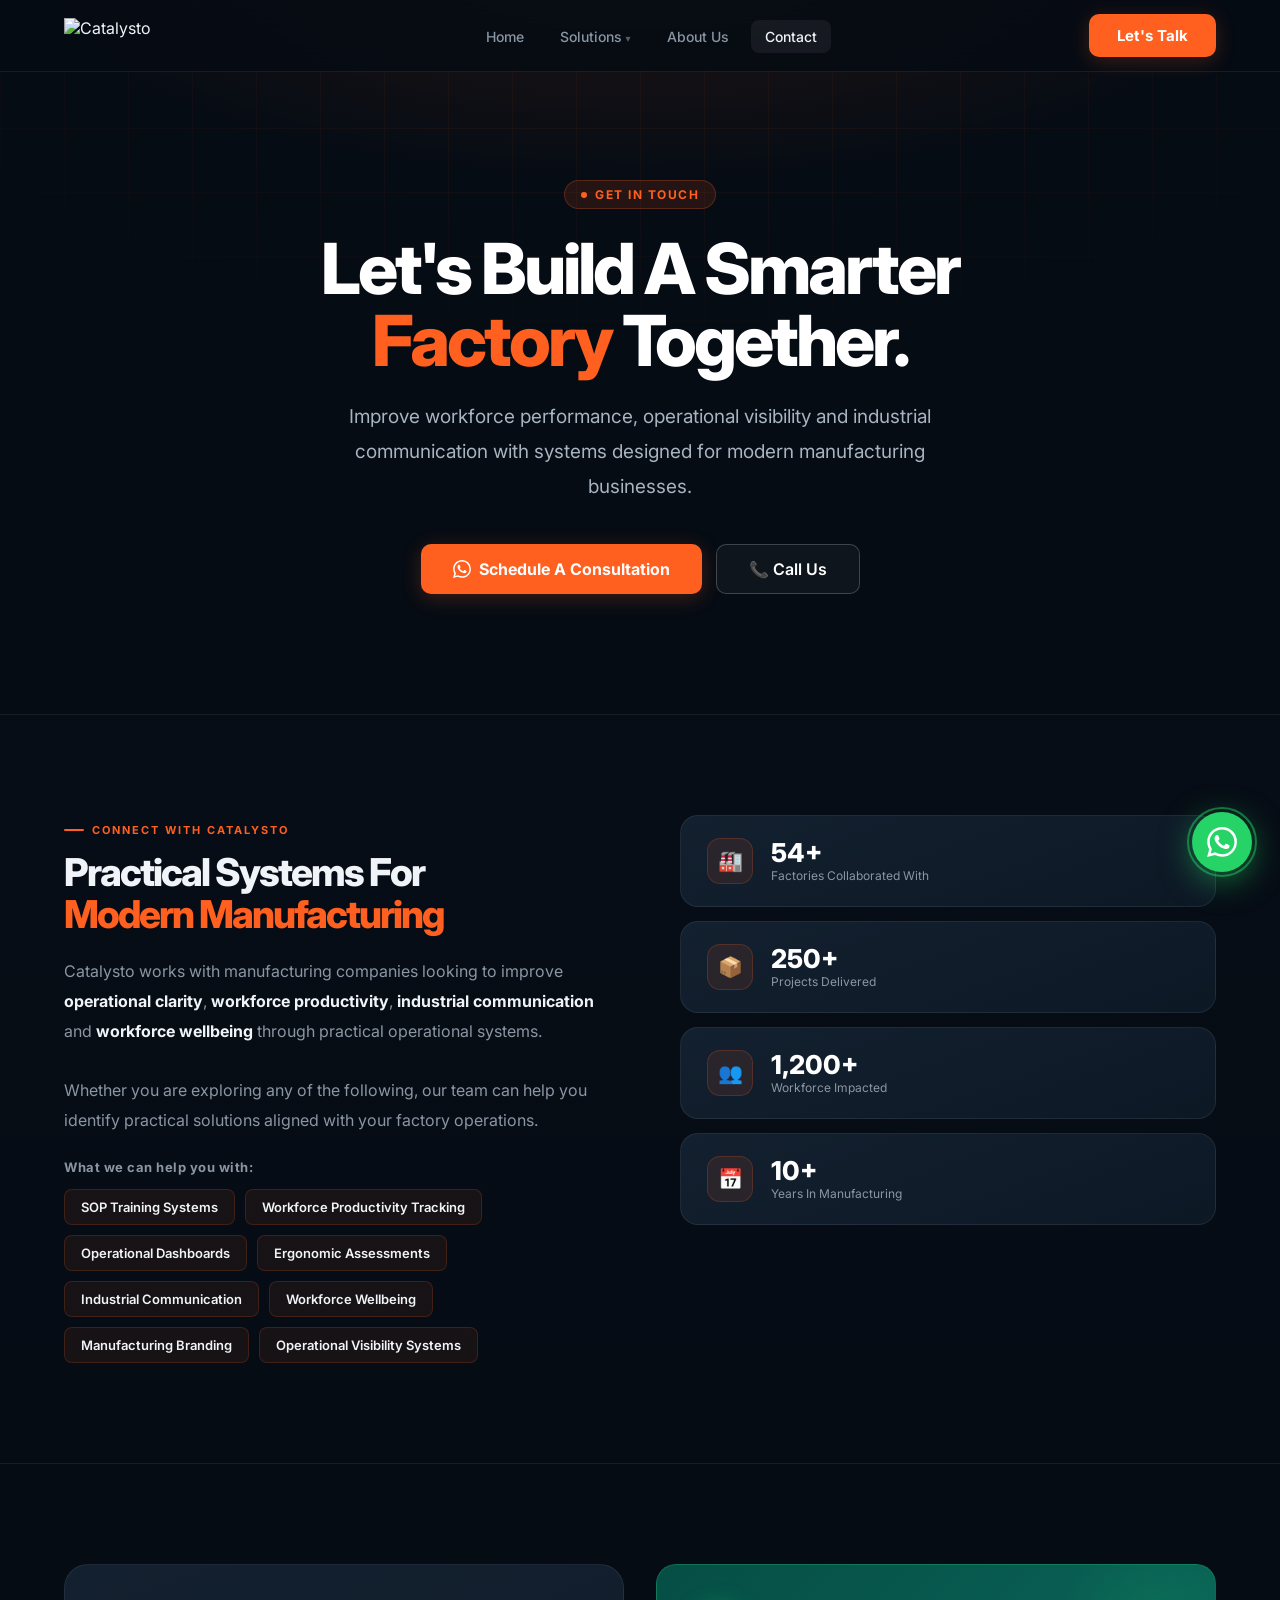
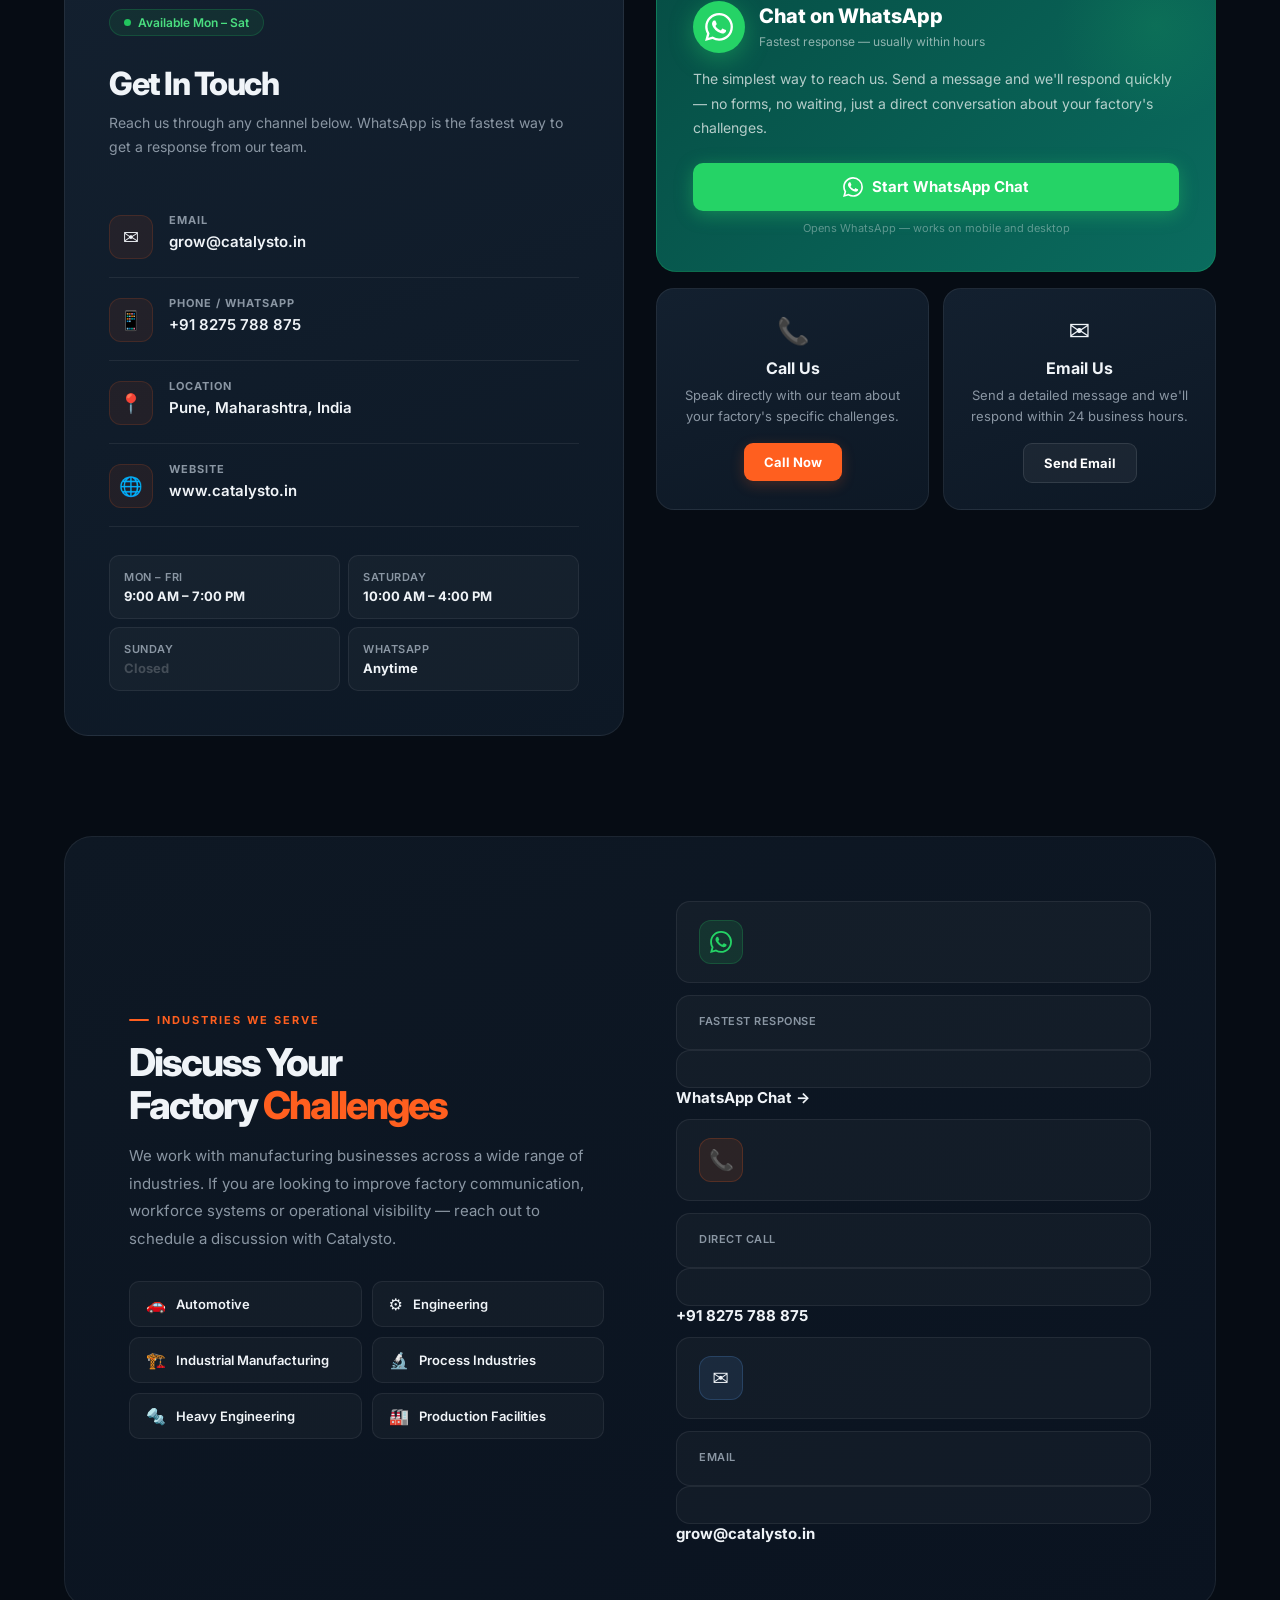
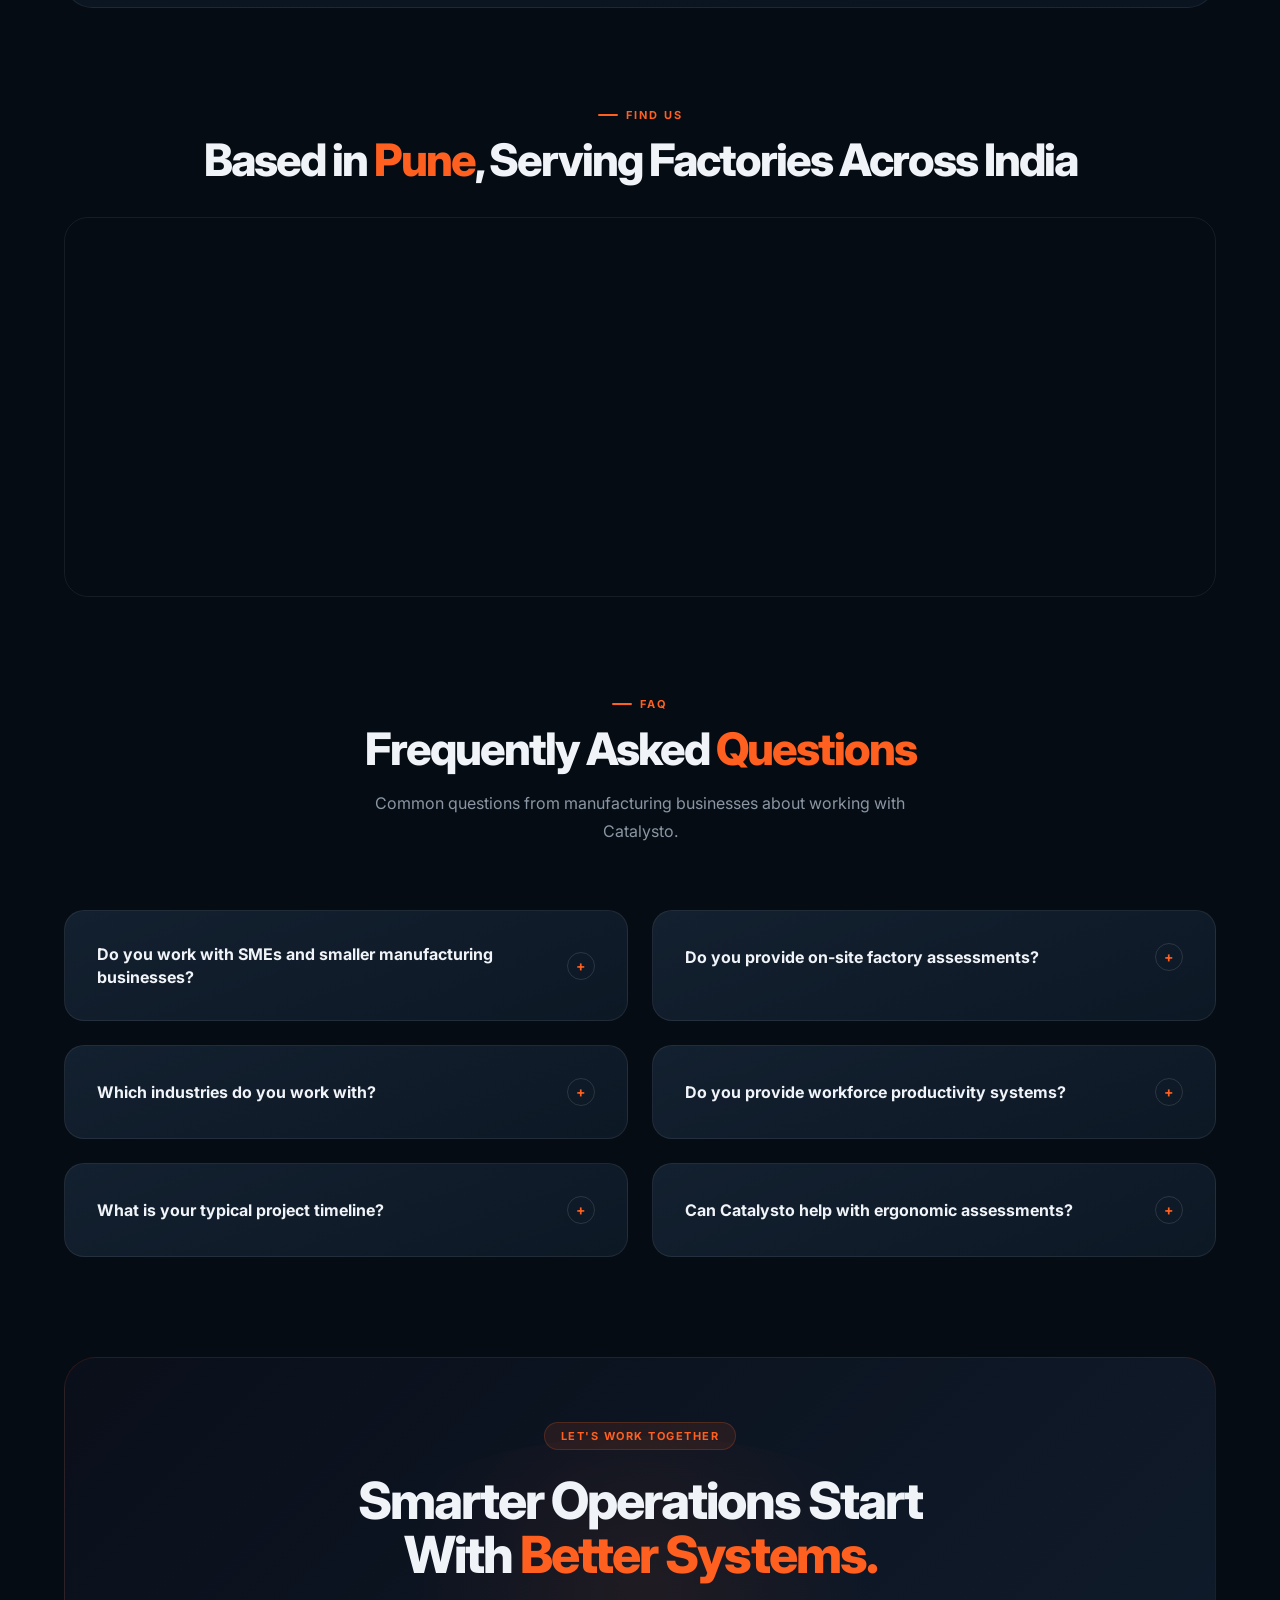
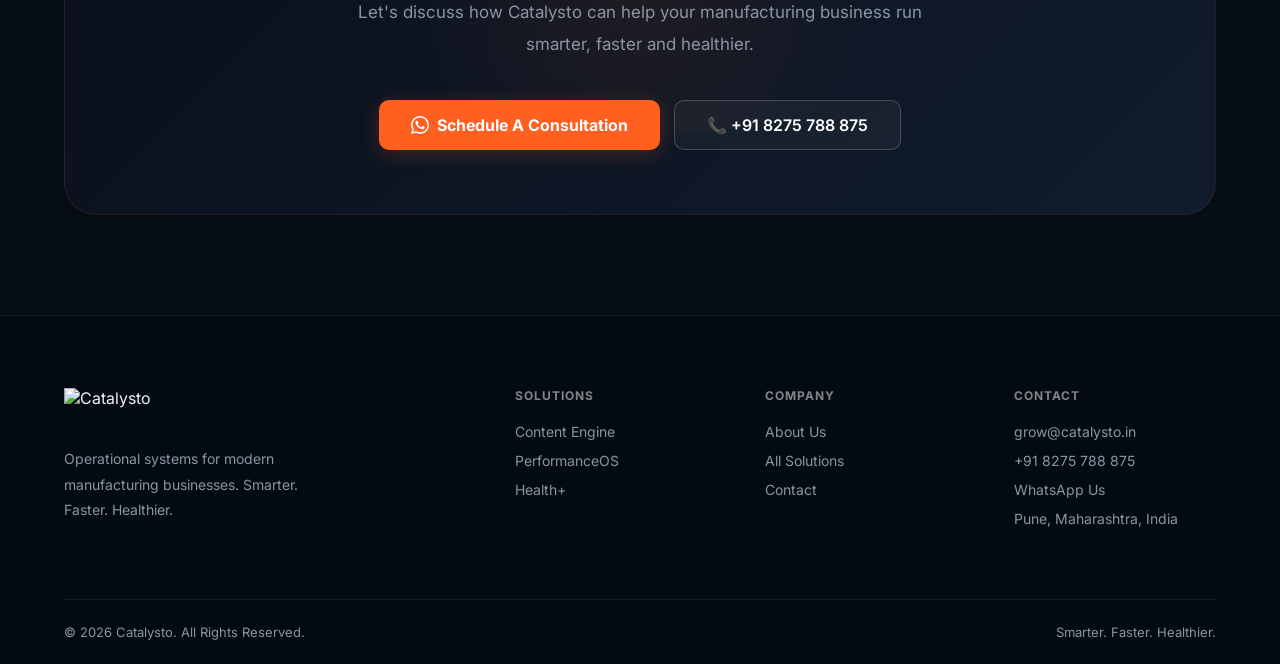
==== contact.html @ ea95d0fa "Add files via upload" ====
<!DOCTYPE html>
<html lang="en">
<head>
<meta charset="UTF-8"/>
<meta name="viewport" content="width=device-width,initial-scale=1.0"/>
<title>Contact Us | Catalysto — Manufacturing Operational Systems, Pune</title>
<meta name="description" content="Contact Catalysto to improve workforce performance, operational visibility and industrial communication systems for modern manufacturing businesses."/>
<meta name="keywords" content="manufacturing consultant Pune, factory operational systems, workforce productivity systems, ergonomic assessment company, industrial communication company, SOP training videos, factory dashboard systems, manufacturing visibility systems, industrial workforce solutions"/>
<meta property="og:title" content="Contact Catalysto | Manufacturing Operational Systems"/>
<meta property="og:description" content="Contact Catalysto to improve workforce performance, operational visibility and industrial communication systems for modern manufacturing businesses."/>
<meta property="og:type" content="website"/>
<link rel="preconnect" href="https://fonts.googleapis.com">
<link rel="preconnect" href="https://fonts.gstatic.com" crossorigin>
<link rel="dns-prefetch" href="https://res.cloudinary.com">
<link rel="stylesheet" href="shared.css">

<!-- Structured Data for local SEO -->
<script type="application/ld+json">
{
  "@context": "https://schema.org",
  "@type": "ProfessionalService",
  "name": "Catalysto",
  "description": "Manufacturing operational systems company helping factories improve workforce performance, operational visibility and industrial communication.",
  "url": "https://www.catalysto.in",
  "telephone": "+918275788875",
  "email": "grow@catalysto.in",
  "address": {
    "@type": "PostalAddress",
    "addressLocality": "Pune",
    "addressRegion": "Maharashtra",
    "addressCountry": "IN"
  },
  "areaServed": "India",
  "serviceType": ["Manufacturing Consulting", "Workforce Performance Systems", "Operational Visibility", "Industrial Communication", "Ergonomic Assessments", "SOP Training Videos"]
}
</script>

<style>
/* ============================================================
   CONTACT PAGE STYLES
============================================================ */

/* ---- HERO ---- */
.contact-hero{
  position:relative;
  padding:180px 0 120px;
  overflow:hidden;
  text-align:center;
}
.hero-bg-grid{
  position:absolute;inset:0;z-index:0;
  background-image:
    linear-gradient(rgba(255,95,31,0.05) 1px, transparent 1px),
    linear-gradient(90deg, rgba(255,95,31,0.05) 1px, transparent 1px);
  background-size:64px 64px;
  mask-image:radial-gradient(ellipse 90% 70% at 50% 0%, black 30%, transparent 80%);
}
.hero-glow{
  position:absolute;inset:0;z-index:0;
  background:radial-gradient(ellipse 80% 55% at 50% -10%, rgba(255,95,31,0.12), transparent 65%);
}
.contact-hero-content{position:relative;z-index:2;max-width:780px;margin:0 auto}
.contact-hero-content h1{
  font-size:clamp(36px,5.5vw,76px);
  font-weight:800;letter-spacing:-3px;line-height:1.02;
  color:#fff;margin-bottom:22px;
}
.contact-hero-content h1 .accent{color:var(--accent)}
.contact-hero-content p{
  font-size:clamp(16px,1.5vw,19px);
  color:#A8B4C0;line-height:1.85;
  max-width:620px;margin:0 auto 40px;
}
.hero-cta-row{display:flex;gap:14px;justify-content:center;flex-wrap:wrap}

/* ---- INTRO SECTION ---- */
.intro-section{
  background:linear-gradient(180deg,#070D16,#060C14);
  border-top:1px solid var(--border);
  border-bottom:1px solid var(--border);
  padding:100px 0;
}
.intro-inner{
  display:grid;
  grid-template-columns:1fr 1fr;
  gap:80px;
  align-items:start;
}
.intro-text h2{
  font-size:clamp(28px,3vw,46px);
  font-weight:800;letter-spacing:-2px;line-height:1.1;
  margin-bottom:20px;
}
.intro-text h2 .accent{color:var(--accent)}
.intro-text>p{font-size:16px;color:var(--muted);line-height:1.9;margin-bottom:28px}
.intro-text strong{color:var(--text)}
.explore-label{font-size:13px;font-weight:700;color:var(--muted);letter-spacing:0.5px;margin-bottom:14px}
.service-tags{display:flex;flex-wrap:wrap;gap:10px}
.service-tag{
  background:rgba(255,95,31,0.07);
  border:1px solid rgba(255,95,31,0.18);
  border-radius:8px;padding:9px 16px;
  font-size:13px;font-weight:600;color:var(--text);
  transition:background 0.25s,border-color 0.25s,transform 0.25s;
  cursor:default;
}
.service-tag:hover{background:rgba(255,95,31,0.14);border-color:rgba(255,95,31,0.4);transform:translateY(-2px)}
.intro-visual{display:flex;flex-direction:column;gap:14px}
.intro-stat-card{
  background:linear-gradient(160deg,#13202F,#0D1825);
  border:1px solid var(--border);border-radius:18px;
  padding:22px 26px;display:flex;align-items:center;gap:18px;
  transition:border-color 0.3s,transform 0.3s;
}
.intro-stat-card:hover{border-color:rgba(255,95,31,0.3);transform:translateX(4px)}
.isc-icon{width:46px;height:46px;border-radius:13px;flex-shrink:0;background:rgba(255,95,31,0.1);border:1px solid rgba(255,95,31,0.2);display:flex;align-items:center;justify-content:center;font-size:20px}
.isc-text{}
.isc-val{font-size:26px;font-weight:800;color:#fff;line-height:1;margin-bottom:2px}
.isc-lbl{font-size:12px;color:var(--muted)}

/* ---- CONTACT INFO STRIP ---- */
.contact-info-section{padding:100px 0}
.contact-info-grid{
  display:grid;
  grid-template-columns:1fr 1fr;
  gap:32px;
  align-items:start;
}
.info-panel{
  background:linear-gradient(160deg,#13202F,#0D1825);
  border:1px solid var(--border);
  border-radius:24px;padding:44px;
  position:sticky;top:100px;
}
.info-panel h2{font-size:clamp(24px,2.5vw,36px);font-weight:800;letter-spacing:-1.5px;margin-bottom:8px}
.info-panel>.sub{font-size:14px;color:var(--muted);line-height:1.7;margin-bottom:36px}
.avail-badge{display:inline-flex;align-items:center;gap:7px;background:rgba(34,197,94,0.1);border:1px solid rgba(34,197,94,0.2);border-radius:100px;padding:5px 14px;font-size:12px;font-weight:600;color:#4ade80;margin-bottom:28px}
.avail-dot{width:7px;height:7px;border-radius:50%;background:#22c55e;animation:pulse 2s infinite}
.info-item{display:flex;align-items:flex-start;gap:16px;padding:18px 0;border-bottom:1px solid var(--border)}
.info-item:last-of-type{border-bottom:none;margin-bottom:0}
.info-item-icon{width:44px;height:44px;border-radius:12px;flex-shrink:0;background:rgba(255,95,31,0.08);border:1px solid rgba(255,95,31,0.15);display:flex;align-items:center;justify-content:center;font-size:19px;margin-top:2px}
.info-lbl{font-size:11px;font-weight:700;letter-spacing:1px;text-transform:uppercase;color:var(--muted);margin-bottom:4px}
.info-val{font-size:15px;font-weight:600;color:var(--text);line-height:1.45}
.info-val a{color:var(--text);transition:color 0.2s}
.info-val a:hover{color:var(--accent)}
.hours-grid{display:grid;grid-template-columns:1fr 1fr;gap:8px;margin-top:28px}
.hours-item{background:rgba(255,255,255,0.03);border:1px solid var(--border);border-radius:10px;padding:14px}
.hours-day{font-size:11px;color:var(--muted);font-weight:600;text-transform:uppercase;letter-spacing:0.5px;margin-bottom:4px}
.hours-time{font-size:13px;font-weight:700;color:var(--text)}
.hours-time.closed{color:rgba(255,255,255,0.2)}

/* action cards */
.action-stack{display:flex;flex-direction:column;gap:16px}
/* WhatsApp hero */
.wa-card{
  background:linear-gradient(135deg,#064E45,#0A6B5E);
  border:1px solid rgba(37,211,102,0.22);
  border-radius:20px;padding:36px;
  position:relative;overflow:hidden;
  transition:transform 0.3s,box-shadow 0.3s;
}
.wa-card:hover{transform:translateY(-4px);box-shadow:0 20px 50px rgba(18,140,126,0.3)}
.wa-card::before{content:'';position:absolute;right:-40px;top:-40px;width:200px;height:200px;border-radius:50%;background:radial-gradient(circle,rgba(37,211,102,0.12),transparent 70%);pointer-events:none}
.wa-header{display:flex;align-items:center;gap:14px;margin-bottom:14px}
.wa-icon-wrap{width:52px;height:52px;border-radius:50%;background:#25D366;display:flex;align-items:center;justify-content:center;flex-shrink:0;box-shadow:0 6px 24px rgba(37,211,102,0.4)}
.wa-icon-wrap svg{width:28px;height:28px}
.wa-header-text h3{font-size:20px;font-weight:800;color:#fff;margin-bottom:2px}
.wa-header-text span{font-size:12px;color:rgba(255,255,255,0.55)}
.wa-card p{font-size:14px;color:rgba(255,255,255,0.7);line-height:1.75;margin-bottom:22px}
.wa-btn{
  display:inline-flex;align-items:center;gap:9px;
  background:#25D366;color:#fff;
  padding:14px 28px;border-radius:10px;
  font-weight:700;font-size:15px;
  box-shadow:0 4px 18px rgba(37,211,102,0.4);
  transition:transform 0.2s,box-shadow 0.2s,background 0.2s;
  width:100%;justify-content:center;
}
.wa-btn:hover{transform:translateY(-2px);box-shadow:0 8px 28px rgba(37,211,102,0.6);background:#22c55e}
.wa-btn svg{width:20px;height:20px;flex-shrink:0}
.wa-note{margin-top:10px;font-size:11px;color:rgba(255,255,255,0.35);text-align:center}
/* Call / Email */
.contact-row{display:grid;grid-template-columns:1fr 1fr;gap:14px}
.cta-card{background:linear-gradient(160deg,#13202F,#0D1825);border:1px solid var(--border);border-radius:18px;padding:26px;text-align:center;transition:transform 0.3s,border-color 0.3s}
.cta-card:hover{transform:translateY(-4px);border-color:rgba(255,95,31,0.3)}
.cta-card-icon{font-size:26px;margin-bottom:12px}
.cta-card h4{font-size:16px;font-weight:700;margin-bottom:7px}
.cta-card p{font-size:13px;color:var(--muted);line-height:1.6;margin-bottom:16px}
.cta-card-btn{display:inline-flex;align-items:center;justify-content:center;gap:6px;background:var(--accent);color:#fff;padding:11px 20px;border-radius:9px;font-size:13px;font-weight:700;transition:transform 0.2s,box-shadow 0.2s;box-shadow:0 4px 14px var(--accent-glow)}
.cta-card-btn:hover{transform:translateY(-2px);box-shadow:0 7px 20px var(--accent-glow)}
.cta-card-btn.ghost{background:rgba(255,255,255,0.05);border:1px solid rgba(255,255,255,0.1);box-shadow:none}
.cta-card-btn.ghost:hover{background:rgba(255,255,255,0.1)}

/* ---- INDUSTRIES ---- */
.industries-section{padding:0 0 100px}
.industries-panel{
  background:linear-gradient(160deg,#0E1824,#0A1320);
  border:1px solid var(--border);
  border-radius:28px;
  padding:clamp(36px,5vw,72px);
  display:grid;
  grid-template-columns:1fr 1fr;
  gap:72px;
  align-items:center;
}
.ind-text h2{font-size:clamp(26px,3vw,44px);font-weight:800;letter-spacing:-2px;line-height:1.1;margin-bottom:16px}
.ind-text h2 .accent{color:var(--accent)}
.ind-text p{font-size:15px;color:var(--muted);line-height:1.85;margin-bottom:28px}
.ind-grid{display:grid;grid-template-columns:1fr 1fr;gap:10px}
.ind-item{
  background:rgba(255,255,255,0.03);border:1px solid var(--border);
  border-radius:10px;padding:12px 16px;
  display:flex;align-items:center;gap:10px;
  font-size:13px;font-weight:600;color:var(--text);
  transition:border-color 0.25s,background 0.25s,transform 0.25s;
}
.ind-item:hover{border-color:rgba(255,95,31,0.3);background:rgba(255,95,31,0.05);transform:translateX(3px)}
.ind-item span{font-size:16px}
.ind-actions{display:flex;flex-direction:column;gap:12px}
.ind-action{
  display:flex;align-items:center;gap:16px;
  background:rgba(255,255,255,0.03);border:1px solid var(--border);
  border-radius:14px;padding:18px 22px;
  transition:border-color 0.3s,background 0.3s,transform 0.3s;
}
.ind-action:hover{border-color:rgba(255,95,31,0.3);background:rgba(255,95,31,0.04);transform:translateX(4px)}
.ind-action-icon{width:44px;height:44px;border-radius:12px;flex-shrink:0;display:flex;align-items:center;justify-content:center;font-size:20px}
.ind-action-icon.wa{background:rgba(37,211,102,0.12);border:1px solid rgba(37,211,102,0.2)}
.ind-action-icon.ph{background:rgba(255,95,31,0.1);border:1px solid rgba(255,95,31,0.2)}
.ind-action-icon.em{background:rgba(96,165,250,0.1);border:1px solid rgba(96,165,250,0.2)}
.ind-action-lbl{font-size:11px;color:var(--muted);font-weight:600;letter-spacing:0.5px;text-transform:uppercase;margin-bottom:3px}
.ind-action-val{font-size:15px;font-weight:700;color:var(--text)}
.ind-action-val a{color:var(--text);transition:color 0.2s}
.ind-action-val a:hover{color:var(--accent)}

/* ---- FAQ ---- */
.faq-section{padding:0 0 100px}
.faq-grid{display:grid;grid-template-columns:1fr 1fr;gap:24px;margin-top:56px}
.faq-item{
  background:linear-gradient(160deg,#13202F,#0D1825);
  border:1px solid var(--border);border-radius:20px;padding:32px;
  transition:border-color 0.3s,transform 0.3s;
  cursor:pointer;
}
.faq-item:hover{border-color:rgba(255,95,31,0.25);transform:translateY(-3px)}
.faq-item.open{border-color:rgba(255,95,31,0.3)}
.faq-q{
  display:flex;align-items:center;justify-content:space-between;gap:16px;
  font-size:16px;font-weight:700;color:var(--text);line-height:1.4;
}
.faq-icon{
  width:28px;height:28px;border-radius:50%;border:1.5px solid rgba(255,255,255,0.12);
  display:flex;align-items:center;justify-content:center;
  flex-shrink:0;font-size:14px;color:var(--accent);
  transition:transform 0.3s,background 0.3s;
}
.faq-item.open .faq-icon{transform:rotate(45deg);background:rgba(255,95,31,0.1)}
.faq-a{
  display:none;font-size:14px;color:var(--muted);
  line-height:1.8;margin-top:16px;
  padding-top:16px;border-top:1px solid var(--border);
}
.faq-item.open .faq-a{display:block}

/* ---- MAP ---- */
.map-section{padding:0 0 100px}
.map-wrap{
  border-radius:24px;overflow:hidden;
  border:1px solid var(--border);
  height:380px;
  position:relative;
}
.map-wrap iframe{width:100%;height:100%;border:0;filter:grayscale(20%) invert(0)}

/* ---- CTA BANNER ---- */
.cta-banner{
  background:linear-gradient(135deg,#0A0F1A,#101C2C);
  border:1px solid rgba(255,95,31,0.12);border-radius:32px;
  padding:clamp(40px,5vw,80px);
  text-align:center;position:relative;overflow:hidden;
}
.cta-banner::before{content:'';position:absolute;left:50%;top:50%;transform:translate(-50%,-50%);width:600px;height:300px;border-radius:50%;background:radial-gradient(circle,rgba(255,95,31,0.08),transparent 70%);pointer-events:none}
.cta-banner-eyebrow{display:inline-flex;align-items:center;gap:7px;background:rgba(255,95,31,0.1);border:1px solid rgba(255,95,31,0.2);border-radius:100px;padding:6px 16px;font-size:11px;font-weight:700;letter-spacing:1.5px;text-transform:uppercase;color:var(--accent);margin-bottom:24px}
.cta-banner h2{font-size:clamp(30px,4vw,58px);font-weight:800;letter-spacing:-2px;line-height:1.05;max-width:760px;margin:0 auto 16px;position:relative;z-index:1}
.cta-banner h2 .accent{color:var(--accent)}
.cta-banner p{font-size:17px;color:var(--muted);max-width:580px;margin:0 auto 40px;line-height:1.85;position:relative;z-index:1}
.cta-banner-btns{display:flex;gap:14px;justify-content:center;flex-wrap:wrap;position:relative;z-index:1}

/* ---- FLOATING WHATSAPP (all pages) ---- */
.float-wa{
  position:fixed;bottom:28px;right:28px;z-index:900;
  width:60px;height:60px;border-radius:50%;
  background:#25D366;
  display:flex;align-items:center;justify-content:center;
  box-shadow:0 8px 32px rgba(37,211,102,0.5);
  transition:transform 0.25s,box-shadow 0.25s;
  animation:floatIn 0.6s ease 1s both;
}
.float-wa:hover{transform:scale(1.12);box-shadow:0 12px 44px rgba(37,211,102,0.7)}
.float-wa svg{width:30px;height:30px}
.float-wa-ring{position:absolute;inset:-5px;border-radius:50%;border:2px solid rgba(37,211,102,0.35);animation:waPulse 2.2s ease-out infinite}
.float-wa-ring2{position:absolute;inset:-5px;border-radius:50%;border:2px solid rgba(37,211,102,0.2);animation:waPulse 2.2s ease-out 0.7s infinite}
@keyframes floatIn{from{opacity:0;transform:scale(0.4) translateY(24px)}to{opacity:1;transform:scale(1) translateY(0)}}
@keyframes waPulse{0%{transform:scale(1);opacity:1}100%{transform:scale(1.65);opacity:0}}

/* ---- RESPONSIVE ---- */
@media(max-width:1100px){
  .intro-inner,.contact-info-grid,.industries-panel{grid-template-columns:1fr;gap:44px}
  .info-panel{position:static}
  .faq-grid{grid-template-columns:1fr}
}
@media(max-width:640px){
  .contact-row{grid-template-columns:1fr}
  .ind-grid{grid-template-columns:1fr}
  .hours-grid{grid-template-columns:1fr 1fr}
  .hero-cta-row{flex-direction:column;align-items:center}
  .float-wa{bottom:18px;right:18px;width:54px;height:54px}
}
</style>
</head>
<body>

<!-- NAVBAR -->
<nav class="navbar">
  <div class="container nav-inner">
    <a href="index.html" class="nav-logo">
      <img src="https://res.cloudinary.com/decyo8uhe/image/upload/w_300,f_auto,q_auto:good/v1778503889/Catalysto_Logo_Final_horizontal_cropped_hbf93r.png" alt="Catalysto" width="150" height="36">
    </a>
    <ul class="nav-links">
      <li><a href="index.html">Home</a></li>
      <li class="nav-dropdown"><a href="solutions.html">Solutions</a>
        <div class="dropdown-menu">
          <a href="content-engine.html"><span>🎬</span> Content Engine</a>
          <a href="performanceos.html"><span>🏭</span> PerformanceOS</a>
          <a href="health-plus.html"><span>💚</span> Health+</a>
        </div>
      </li>
      <li><a href="about.html">About Us</a></li>
      <li><a href="contact.html" class="active">Contact</a></li>
    </ul>
    <div class="nav-cta"><a href="contact.html" class="btn-primary">Let's Talk</a></div>
    <button class="hamburger" id="hamburger" aria-label="Menu"><span></span><span></span><span></span></button>
  </div>
</nav>
<div class="mobile-menu" id="mobileMenu">
  <a href="index.html">Home</a>
  <div class="mob-sub">Solutions</div>
  <a href="solutions.html" style="padding-left:28px">All Solutions</a>
  <a href="content-engine.html" style="padding-left:28px">🎬 Content Engine</a>
  <a href="performanceos.html" style="padding-left:28px">🏭 PerformanceOS</a>
  <a href="health-plus.html" style="padding-left:28px">💚 Health+</a>
  <div class="mob-divider"></div>
  <a href="about.html">About Us</a>
  <a href="contact.html">Contact</a>
  <a href="contact.html" class="btn-primary" style="margin-top:12px;justify-content:center">Let's Talk</a>
</div>

<!-- ============================================================
     HERO
============================================================ -->
<div class="contact-hero">
  <div class="hero-bg-grid"></div>
  <div class="hero-glow"></div>
  <div class="container">
    <div class="contact-hero-content">
      <div class="hero-eyebrow" style="margin:0 auto 24px"><span class="dot"></span>Get In Touch</div>
      <h1>Let's Build A Smarter<br><span class="accent">Factory</span> Together.</h1>
      <p>Improve workforce performance, operational visibility and industrial communication with systems designed for modern manufacturing businesses.</p>
      <div class="hero-cta-row">
        <a href="https://api.whatsapp.com/send?phone=918275788875&text=Hi%20Catalysto%2C%20I%20would%20like%20to%20schedule%20a%20consultation%20to%20discuss%20how%20you%20can%20help%20my%20manufacturing%20business." target="_blank" rel="noopener noreferrer" class="btn-primary" style="font-size:16px;padding:16px 32px">
          <svg width="18" height="18" viewBox="0 0 24 24" fill="currentColor"><path d="M17.472 14.382c-.297-.149-1.758-.867-2.03-.967-.273-.099-.471-.148-.67.15-.197.297-.767.966-.94 1.164-.173.199-.347.223-.644.075-.297-.15-1.255-.463-2.39-1.475-.883-.788-1.48-1.761-1.653-2.059-.173-.297-.018-.458.13-.606.134-.133.298-.347.446-.52.149-.174.198-.298.298-.497.099-.198.05-.371-.025-.52-.075-.149-.669-1.612-.916-2.207-.242-.579-.487-.5-.669-.51-.173-.008-.371-.01-.57-.01-.198 0-.52.074-.792.372-.272.297-1.04 1.016-1.04 2.479 0 1.462 1.065 2.875 1.213 3.074.149.198 2.096 3.2 5.077 4.487.709.306 1.262.489 1.694.625.712.227 1.36.195 1.871.118.571-.085 1.758-.719 2.006-1.413.248-.694.248-1.289.173-1.413-.074-.124-.272-.198-.57-.347m-5.421 7.403h-.004a9.87 9.87 0 01-5.031-1.378l-.361-.214-3.741.982.998-3.648-.235-.374a9.86 9.86 0 01-1.51-5.26c.001-5.45 4.436-9.884 9.888-9.884 2.64 0 5.122 1.03 6.988 2.898a9.825 9.825 0 012.893 6.994c-.003 5.45-4.437 9.884-9.885 9.884m8.413-18.297A11.815 11.815 0 0012.05 0C5.495 0 .16 5.335.157 11.892c0 2.096.547 4.142 1.588 5.945L.057 24l6.305-1.654a11.882 11.882 0 005.683 1.448h.005c6.554 0 11.89-5.335 11.893-11.893a11.821 11.821 0 00-3.48-8.413z"/></svg>
          Schedule A Consultation
        </a>
        <a href="tel:+918275788875" class="btn-secondary" style="font-size:16px;padding:16px 32px">📞 Call Us</a>
      </div>
    </div>
  </div>
</div>

<!-- ============================================================
     INTRO / SEO SECTION
============================================================ -->
<div class="intro-section">
  <div class="container">
    <div class="intro-inner">
      <div class="intro-text reveal-left">
        <div class="section-label">Connect With Catalysto</div>
        <h2>Practical Systems For<br><span class="accent">Modern Manufacturing</span></h2>
        <p>Catalysto works with manufacturing companies looking to improve <strong>operational clarity</strong>, <strong>workforce productivity</strong>, <strong>industrial communication</strong> and <strong>workforce wellbeing</strong> through practical operational systems.</p>
        <p style="margin-bottom:24px">Whether you are exploring any of the following, our team can help you identify practical solutions aligned with your factory operations.</p>
        <div class="explore-label">What we can help you with:</div>
        <div class="service-tags">
          <span class="service-tag">SOP Training Systems</span>
          <span class="service-tag">Workforce Productivity Tracking</span>
          <span class="service-tag">Operational Dashboards</span>
          <span class="service-tag">Ergonomic Assessments</span>
          <span class="service-tag">Industrial Communication</span>
          <span class="service-tag">Workforce Wellbeing</span>
          <span class="service-tag">Manufacturing Branding</span>
          <span class="service-tag">Operational Visibility Systems</span>
        </div>
      </div>
      <div class="intro-visual reveal-right">
        <div class="intro-stat-card">
          <div class="isc-icon">🏭</div>
          <div class="isc-text"><div class="isc-val">54+</div><div class="isc-lbl">Factories Collaborated With</div></div>
        </div>
        <div class="intro-stat-card">
          <div class="isc-icon">📦</div>
          <div class="isc-text"><div class="isc-val">250+</div><div class="isc-lbl">Projects Delivered</div></div>
        </div>
        <div class="intro-stat-card">
          <div class="isc-icon">👥</div>
          <div class="isc-text"><div class="isc-val">1,200+</div><div class="isc-lbl">Workforce Impacted</div></div>
        </div>
        <div class="intro-stat-card">
          <div class="isc-icon">📅</div>
          <div class="isc-text"><div class="isc-val">10+</div><div class="isc-lbl">Years In Manufacturing</div></div>
        </div>
      </div>
    </div>
  </div>
</div>

<!-- ============================================================
     CONTACT INFO + ACTION CARDS
============================================================ -->
<section class="contact-info-section">
  <div class="container">
    <div class="contact-info-grid">

      <!-- Info Panel -->
      <div class="info-panel reveal-left">
        <div class="avail-badge"><span class="avail-dot"></span>Available Mon – Sat</div>
        <h2>Get In Touch</h2>
        <p class="sub">Reach us through any channel below. WhatsApp is the fastest way to get a response from our team.</p>

        <div class="info-item">
          <div class="info-item-icon">✉️</div>
          <div><div class="info-lbl">Email</div><div class="info-val"><a href="mailto:grow@catalysto.in">grow@catalysto.in</a></div></div>
        </div>
        <div class="info-item">
          <div class="info-item-icon">📱</div>
          <div><div class="info-lbl">Phone / WhatsApp</div><div class="info-val"><a href="tel:+918275788875">+91 8275 788 875</a></div></div>
        </div>
        <div class="info-item">
          <div class="info-item-icon">📍</div>
          <div><div class="info-lbl">Location</div><div class="info-val">Pune, Maharashtra, India</div></div>
        </div>
        <div class="info-item">
          <div class="info-item-icon">🌐</div>
          <div><div class="info-lbl">Website</div><div class="info-val"><a href="https://www.catalysto.in" target="_blank" rel="noopener">www.catalysto.in</a></div></div>
        </div>

        <div class="hours-grid">
          <div class="hours-item"><div class="hours-day">Mon – Fri</div><div class="hours-time">9:00 AM – 7:00 PM</div></div>
          <div class="hours-item"><div class="hours-day">Saturday</div><div class="hours-time">10:00 AM – 4:00 PM</div></div>
          <div class="hours-item"><div class="hours-day">Sunday</div><div class="hours-time closed">Closed</div></div>
          <div class="hours-item"><div class="hours-day">WhatsApp</div><div class="hours-time">Anytime</div></div>
        </div>
      </div>

      <!-- Action Cards Stack -->
      <div class="action-stack reveal-right">

        <!-- WhatsApp hero card -->
        <div class="wa-card">
          <div class="wa-header">
            <div class="wa-icon-wrap">
              <svg viewBox="0 0 24 24" fill="#fff"><path d="M17.472 14.382c-.297-.149-1.758-.867-2.03-.967-.273-.099-.471-.148-.67.15-.197.297-.767.966-.94 1.164-.173.199-.347.223-.644.075-.297-.15-1.255-.463-2.39-1.475-.883-.788-1.48-1.761-1.653-2.059-.173-.297-.018-.458.13-.606.134-.133.298-.347.446-.52.149-.174.198-.298.298-.497.099-.198.05-.371-.025-.52-.075-.149-.669-1.612-.916-2.207-.242-.579-.487-.5-.669-.51-.173-.008-.371-.01-.57-.01-.198 0-.52.074-.792.372-.272.297-1.04 1.016-1.04 2.479 0 1.462 1.065 2.875 1.213 3.074.149.198 2.096 3.2 5.077 4.487.709.306 1.262.489 1.694.625.712.227 1.36.195 1.871.118.571-.085 1.758-.719 2.006-1.413.248-.694.248-1.289.173-1.413-.074-.124-.272-.198-.57-.347m-5.421 7.403h-.004a9.87 9.87 0 01-5.031-1.378l-.361-.214-3.741.982.998-3.648-.235-.374a9.86 9.86 0 01-1.51-5.26c.001-5.45 4.436-9.884 9.888-9.884 2.64 0 5.122 1.03 6.988 2.898a9.825 9.825 0 012.893 6.994c-.003 5.45-4.437 9.884-9.885 9.884m8.413-18.297A11.815 11.815 0 0012.05 0C5.495 0 .16 5.335.157 11.892c0 2.096.547 4.142 1.588 5.945L.057 24l6.305-1.654a11.882 11.882 0 005.683 1.448h.005c6.554 0 11.89-5.335 11.893-11.893a11.821 11.821 0 00-3.48-8.413z"/></svg>
            </div>
            <div class="wa-header-text">
              <h3>Chat on WhatsApp</h3>
              <span>Fastest response — usually within hours</span>
            </div>
          </div>
          <p>The simplest way to reach us. Send a message and we'll respond quickly — no forms, no waiting, just a direct conversation about your factory's challenges.</p>
          <a href="https://api.whatsapp.com/send?phone=918275788875&text=Hi%20Catalysto%2C%20I%20would%20like%20to%20schedule%20a%20consultation%20to%20discuss%20how%20you%20can%20help%20my%20manufacturing%20business." target="_blank" rel="noopener noreferrer" class="wa-btn">
            <svg viewBox="0 0 24 24" fill="#fff"><path d="M17.472 14.382c-.297-.149-1.758-.867-2.03-.967-.273-.099-.471-.148-.67.15-.197.297-.767.966-.94 1.164-.173.199-.347.223-.644.075-.297-.15-1.255-.463-2.39-1.475-.883-.788-1.48-1.761-1.653-2.059-.173-.297-.018-.458.13-.606.134-.133.298-.347.446-.52.149-.174.198-.298.298-.497.099-.198.05-.371-.025-.52-.075-.149-.669-1.612-.916-2.207-.242-.579-.487-.5-.669-.51-.173-.008-.371-.01-.57-.01-.198 0-.52.074-.792.372-.272.297-1.04 1.016-1.04 2.479 0 1.462 1.065 2.875 1.213 3.074.149.198 2.096 3.2 5.077 4.487.709.306 1.262.489 1.694.625.712.227 1.36.195 1.871.118.571-.085 1.758-.719 2.006-1.413.248-.694.248-1.289.173-1.413-.074-.124-.272-.198-.57-.347m-5.421 7.403h-.004a9.87 9.87 0 01-5.031-1.378l-.361-.214-3.741.982.998-3.648-.235-.374a9.86 9.86 0 01-1.51-5.26c.001-5.45 4.436-9.884 9.888-9.884 2.64 0 5.122 1.03 6.988 2.898a9.825 9.825 0 012.893 6.994c-.003 5.45-4.437 9.884-9.885 9.884m8.413-18.297A11.815 11.815 0 0012.05 0C5.495 0 .16 5.335.157 11.892c0 2.096.547 4.142 1.588 5.945L.057 24l6.305-1.654a11.882 11.882 0 005.683 1.448h.005c6.554 0 11.89-5.335 11.893-11.893a11.821 11.821 0 00-3.48-8.413z"/></svg>
            Start WhatsApp Chat
          </a>
          <div class="wa-note">Opens WhatsApp — works on mobile and desktop</div>
        </div>

        <!-- Call + Email -->
        <div class="contact-row">
          <div class="cta-card">
            <div class="cta-card-icon">📞</div>
            <h4>Call Us</h4>
            <p>Speak directly with our team about your factory's specific challenges.</p>
            <a href="tel:+918275788875" class="cta-card-btn">Call Now</a>
          </div>
          <div class="cta-card">
            <div class="cta-card-icon">✉️</div>
            <h4>Email Us</h4>
            <p>Send a detailed message and we'll respond within 24 business hours.</p>
            <a href="mailto:grow@catalysto.in" class="cta-card-btn ghost">Send Email</a>
          </div>
        </div>

      </div>
    </div>
  </div>
</section>

<!-- ============================================================
     INDUSTRIES + DISCUSS
============================================================ -->
<section class="industries-section">
  <div class="container">
    <div class="industries-panel">
      <div class="ind-text reveal-left">
        <div class="section-label">Industries We Serve</div>
        <h2>Discuss Your<br>Factory <span class="accent">Challenges</span></h2>
        <p>We work with manufacturing businesses across a wide range of industries. If you are looking to improve factory communication, workforce systems or operational visibility — reach out to schedule a discussion with Catalysto.</p>
        <div class="ind-grid">
          <div class="ind-item"><span>🚗</span> Automotive</div>
          <div class="ind-item"><span>⚙️</span> Engineering</div>
          <div class="ind-item"><span>🏗️</span> Industrial Manufacturing</div>
          <div class="ind-item"><span>🔬</span> Process Industries</div>
          <div class="ind-item"><span>🔩</span> Heavy Engineering</div>
          <div class="ind-item"><span>🏭</span> Production Facilities</div>
        </div>
      </div>
      <div class="ind-actions reveal-right">
        <a href="https://api.whatsapp.com/send?phone=918275788875&text=Hi%20Catalysto%2C%20I%20would%20like%20to%20schedule%20a%20consultation%20to%20discuss%20how%20you%20can%20help%20my%20manufacturing%20business." target="_blank" rel="noopener noreferrer" class="ind-action">
          <div class="ind-action-icon wa">
            <svg viewBox="0 0 24 24" fill="#25D366" width="22" height="22"><path d="M17.472 14.382c-.297-.149-1.758-.867-2.03-.967-.273-.099-.471-.148-.67.15-.197.297-.767.966-.94 1.164-.173.199-.347.223-.644.075-.297-.15-1.255-.463-2.39-1.475-.883-.788-1.48-1.761-1.653-2.059-.173-.297-.018-.458.13-.606.134-.133.298-.347.446-.52.149-.174.198-.298.298-.497.099-.198.05-.371-.025-.52-.075-.149-.669-1.612-.916-2.207-.242-.579-.487-.5-.669-.51-.173-.008-.371-.01-.57-.01-.198 0-.52.074-.792.372-.272.297-1.04 1.016-1.04 2.479 0 1.462 1.065 2.875 1.213 3.074.149.198 2.096 3.2 5.077 4.487.709.306 1.262.489 1.694.625.712.227 1.36.195 1.871.118.571-.085 1.758-.719 2.006-1.413.248-.694.248-1.289.173-1.413-.074-.124-.272-.198-.57-.347m-5.421 7.403h-.004a9.87 9.87 0 01-5.031-1.378l-.361-.214-3.741.982.998-3.648-.235-.374a9.86 9.86 0 01-1.51-5.26c.001-5.45 4.436-9.884 9.888-9.884 2.64 0 5.122 1.03 6.988 2.898a9.825 9.825 0 012.893 6.994c-.003 5.45-4.437 9.884-9.885 9.884m8.413-18.297A11.815 11.815 0 0012.05 0C5.495 0 .16 5.335.157 11.892c0 2.096.547 4.142 1.588 5.945L.057 24l6.305-1.654a11.882 11.882 0 005.683 1.448h.005c6.554 0 11.89-5.335 11.893-11.893a11.821 11.821 0 00-3.48-8.413z"/></svg>
          </div>
          <div><div class="ind-action-lbl">Fastest Response</div><div class="ind-action-val"><a href="https://api.whatsapp.com/send?phone=918275788875" target="_blank" rel="noopener">WhatsApp Chat →</a></div></div>
        </a>
        <a href="tel:+918275788875" class="ind-action">
          <div class="ind-action-icon ph">📞</div>
          <div><div class="ind-action-lbl">Direct Call</div><div class="ind-action-val"><a href="tel:+918275788875">+91 8275 788 875</a></div></div>
        </a>
        <a href="mailto:grow@catalysto.in" class="ind-action">
          <div class="ind-action-icon em">✉️</div>
          <div><div class="ind-action-lbl">Email</div><div class="ind-action-val"><a href="mailto:grow@catalysto.in">grow@catalysto.in</a></div></div>
        </a>
      </div>
    </div>
  </div>
</section>

<!-- ============================================================
     MAP
============================================================ -->
<section class="map-section">
  <div class="container">
    <div class="section-title reveal" style="margin-bottom:32px">
      <div class="section-label" style="justify-content:center;display:flex">Find Us</div>
      <h2>Based in <span class="accent">Pune</span>, Serving Factories Across India</h2>
    </div>
    <div class="map-wrap reveal">
      <iframe
        src="https://www.google.com/maps/embed?pb=!1m18!1m12!1m3!1d242118.06679046508!2d73.72152!3d18.52435!2m3!1f0!2f0!3f0!3m2!1i1024!2i768!4f13.1!3m3!1m2!1s0x3bc2bf2e67461101%3A0x828d43bf9d9ee343!2sPune%2C%20Maharashtra!5e0!3m2!1sen!2sin!4v1700000000000"
        allowfullscreen loading="lazy" referrerpolicy="no-referrer-when-downgrade"
        title="Catalysto — Pune, Maharashtra, India">
      </iframe>
    </div>
  </div>
</section>

<!-- ============================================================
     FAQ
============================================================ -->
<section class="faq-section">
  <div class="container">
    <div class="section-title reveal">
      <div class="section-label" style="justify-content:center;display:flex">FAQ</div>
      <h2>Frequently Asked <span class="accent">Questions</span></h2>
      <p>Common questions from manufacturing businesses about working with Catalysto.</p>
    </div>
    <div class="faq-grid">
      <div class="faq-item reveal delay-1" onclick="this.classList.toggle('open')">
        <div class="faq-q">Do you work with SMEs and smaller manufacturing businesses?<div class="faq-icon">+</div></div>
        <div class="faq-a">Yes. Catalysto works with manufacturing businesses of all sizes — from growing SMEs looking to build their first operational systems, to large multi-plant operations. We tailor our approach to fit the size, budget and operational maturity of each business.</div>
      </div>
      <div class="faq-item reveal delay-2" onclick="this.classList.toggle('open')">
        <div class="faq-q">Do you provide on-site factory assessments?<div class="faq-icon">+</div></div>
        <div class="faq-a">Yes. Most of our engagements begin with an on-site visit to understand the factory environment, workforce structure and current operational challenges. We believe the best systems are built from a deep understanding of the real factory floor — not assumptions.</div>
      </div>
      <div class="faq-item reveal delay-3" onclick="this.classList.toggle('open')">
        <div class="faq-q">Which industries do you work with?<div class="faq-icon">+</div></div>
        <div class="faq-a">We work across a wide range of manufacturing sectors including automotive, engineering, industrial manufacturing, process industries, heavy engineering, packaging and general production facilities. If your business operates a factory or plant, we can help.</div>
      </div>
      <div class="faq-item reveal delay-1" onclick="this.classList.toggle('open')">
        <div class="faq-q">Do you provide workforce productivity systems?<div class="faq-icon">+</div></div>
        <div class="faq-a">Yes. Workforce productivity tracking is a core part of our PerformanceOS vertical. We build dashboards, shift analytics and reporting systems that give managers and supervisors real-time visibility into workforce performance at the department and operator level.</div>
      </div>
      <div class="faq-item reveal delay-2" onclick="this.classList.toggle('open')">
        <div class="faq-q">What is your typical project timeline?<div class="faq-icon">+</div></div>
        <div class="faq-a">Timelines vary based on the scope and complexity of the engagement. A focused content project (e.g. SOP videos) can be completed in 3–6 weeks. A full PerformanceOS implementation typically takes 6–12 weeks. We discuss timelines clearly during the initial consultation.</div>
      </div>
      <div class="faq-item reveal delay-3" onclick="this.classList.toggle('open')">
        <div class="faq-q">Can Catalysto help with ergonomic assessments?<div class="faq-icon">+</div></div>
        <div class="faq-a">Yes. Our Health+ vertical focuses entirely on workforce ergonomics and sustainability. We conduct on-site ergonomic assessments, identify high-risk workstations and develop practical intervention programs — including fatigue reduction, movement optimisation and workstation redesign.</div>
      </div>
    </div>
  </div>
</section>

<!-- ============================================================
     CTA BANNER
============================================================ -->
<section style="padding:0 0 100px">
  <div class="container">
    <div class="cta-banner reveal">
      <div class="cta-banner-eyebrow">Let's Work Together</div>
      <h2>Smarter Operations Start<br>With <span class="accent">Better Systems.</span></h2>
      <p>Let's discuss how Catalysto can help your manufacturing business run smarter, faster and healthier.</p>
      <div class="cta-banner-btns">
        <a href="https://api.whatsapp.com/send?phone=918275788875&text=Hi%20Catalysto%2C%20I%20would%20like%20to%20schedule%20a%20consultation%20to%20discuss%20how%20you%20can%20help%20my%20manufacturing%20business." target="_blank" rel="noopener noreferrer" class="btn-primary" style="font-size:16px;padding:16px 32px">
          <svg width="18" height="18" viewBox="0 0 24 24" fill="currentColor"><path d="M17.472 14.382c-.297-.149-1.758-.867-2.03-.967-.273-.099-.471-.148-.67.15-.197.297-.767.966-.94 1.164-.173.199-.347.223-.644.075-.297-.15-1.255-.463-2.39-1.475-.883-.788-1.48-1.761-1.653-2.059-.173-.297-.018-.458.13-.606.134-.133.298-.347.446-.52.149-.174.198-.298.298-.497.099-.198.05-.371-.025-.52-.075-.149-.669-1.612-.916-2.207-.242-.579-.487-.5-.669-.51-.173-.008-.371-.01-.57-.01-.198 0-.52.074-.792.372-.272.297-1.04 1.016-1.04 2.479 0 1.462 1.065 2.875 1.213 3.074.149.198 2.096 3.2 5.077 4.487.709.306 1.262.489 1.694.625.712.227 1.36.195 1.871.118.571-.085 1.758-.719 2.006-1.413.248-.694.248-1.289.173-1.413-.074-.124-.272-.198-.57-.347m-5.421 7.403h-.004a9.87 9.87 0 01-5.031-1.378l-.361-.214-3.741.982.998-3.648-.235-.374a9.86 9.86 0 01-1.51-5.26c.001-5.45 4.436-9.884 9.888-9.884 2.64 0 5.122 1.03 6.988 2.898a9.825 9.825 0 012.893 6.994c-.003 5.45-4.437 9.884-9.885 9.884m8.413-18.297A11.815 11.815 0 0012.05 0C5.495 0 .16 5.335.157 11.892c0 2.096.547 4.142 1.588 5.945L.057 24l6.305-1.654a11.882 11.882 0 005.683 1.448h.005c6.554 0 11.89-5.335 11.893-11.893a11.821 11.821 0 00-3.48-8.413z"/></svg>
          Schedule A Consultation
        </a>
        <a href="tel:+918275788875" class="btn-secondary" style="font-size:16px;padding:16px 32px">📞 +91 8275 788 875</a>
      </div>
    </div>
  </div>
</section>

<!-- FOOTER -->
<footer>
  <div class="container">
    <div class="footer-grid">
      <div class="footer-brand">
        <img src="https://res.cloudinary.com/decyo8uhe/image/upload/h_108,f_auto,q_auto:good/v1778503889/Catalysto_Logo_Final_horizontal_cropped_hbf93r.png" alt="Catalysto" loading="lazy" height="40" width="auto">
        <p>Operational systems for modern manufacturing businesses. Smarter. Faster. Healthier.</p>
      </div>
      <div class="footer-col">
        <h5>Solutions</h5>
        <a href="content-engine.html">Content Engine</a>
        <a href="performanceos.html">PerformanceOS</a>
        <a href="health-plus.html">Health+</a>
      </div>
      <div class="footer-col">
        <h5>Company</h5>
        <a href="about.html">About Us</a>
        <a href="solutions.html">All Solutions</a>
        <a href="contact.html">Contact</a>
      </div>
      <div class="footer-col">
        <h5>Contact</h5>
        <a href="mailto:grow@catalysto.in">grow@catalysto.in</a>
        <a href="tel:+918275788875">+91 8275 788 875</a>
        <a href="https://api.whatsapp.com/send?phone=918275788875" target="_blank" rel="noopener">WhatsApp Us</a>
        <a href="#">Pune, Maharashtra, India</a>
      </div>
    </div>
    <div class="footer-bottom">
      <span>© 2026 Catalysto. All Rights Reserved.</span>
      <span>Smarter. Faster. Healthier.</span>
    </div>
  </div>
</footer>

<!-- ============================================================
     FLOATING WHATSAPP BUTTON
============================================================ -->
<a href="https://api.whatsapp.com/send?phone=918275788875&text=Hi%20Catalysto%2C%20I%20would%20like%20to%20schedule%20a%20consultation%20to%20discuss%20how%20you%20can%20help%20my%20manufacturing%20business."
   target="_blank" rel="noopener noreferrer"
   class="float-wa" aria-label="Chat with Catalysto on WhatsApp">
  <div class="float-wa-ring"></div>
  <div class="float-wa-ring2"></div>
  <svg viewBox="0 0 24 24" fill="#fff" xmlns="http://www.w3.org/2000/svg">
    <path d="M17.472 14.382c-.297-.149-1.758-.867-2.03-.967-.273-.099-.471-.148-.67.15-.197.297-.767.966-.94 1.164-.173.199-.347.223-.644.075-.297-.15-1.255-.463-2.39-1.475-.883-.788-1.48-1.761-1.653-2.059-.173-.297-.018-.458.13-.606.134-.133.298-.347.446-.52.149-.174.198-.298.298-.497.099-.198.05-.371-.025-.52-.075-.149-.669-1.612-.916-2.207-.242-.579-.487-.5-.669-.51-.173-.008-.371-.01-.57-.01-.198 0-.52.074-.792.372-.272.297-1.04 1.016-1.04 2.479 0 1.462 1.065 2.875 1.213 3.074.149.198 2.096 3.2 5.077 4.487.709.306 1.262.489 1.694.625.712.227 1.36.195 1.871.118.571-.085 1.758-.719 2.006-1.413.248-.694.248-1.289.173-1.413-.074-.124-.272-.198-.57-.347m-5.421 7.403h-.004a9.87 9.87 0 01-5.031-1.378l-.361-.214-3.741.982.998-3.648-.235-.374a9.86 9.86 0 01-1.51-5.26c.001-5.45 4.436-9.884 9.888-9.884 2.64 0 5.122 1.03 6.988 2.898a9.825 9.825 0 012.893 6.994c-.003 5.45-4.437 9.884-9.885 9.884m8.413-18.297A11.815 11.815 0 0012.05 0C5.495 0 .16 5.335.157 11.892c0 2.096.547 4.142 1.588 5.945L.057 24l6.305-1.654a11.882 11.882 0 005.683 1.448h.005c6.554 0 11.89-5.335 11.893-11.893a11.821 11.821 0 00-3.48-8.413z"/>
  </svg>
</a>

<script src="nav.js"></script>
</body>
</html>
---- shared.css ----
/* ============================================================
   CATALYSTO — SHARED STYLESHEET
   All pages import this. Edit once, updates everywhere.
============================================================ */

/* --- Google Fonts (non-blocking) --- */
@import url('https://fonts.googleapis.com/css2?family=Inter:wght@400;500;600;700;800&display=swap');

/* --- Variables --- */
:root{
  --accent:#FF5F1F;
  --accent-glow:rgba(255,95,31,0.22);
  --bg:#060C14;
  --bg2:#0C1420;
  --bg3:#101C2C;
  --card:linear-gradient(160deg,#13202F,#0D1825);
  --text:#F0F4F8;
  --muted:#8A96A3;
  --border:rgba(255,255,255,0.07);
}

/* --- Reset --- */
*,*::before,*::after{margin:0;padding:0;box-sizing:border-box}
html{scroll-behavior:smooth;-webkit-text-size-adjust:100%}
body{font-family:'Inter','Helvetica Neue',system-ui,sans-serif;background:var(--bg);color:var(--text);overflow-x:hidden;-webkit-font-smoothing:antialiased}
img{max-width:100%;display:block}
a{text-decoration:none;color:inherit}
button{font-family:inherit;cursor:pointer;border:none;background:none}

/* --- Layout --- */
.container{width:90%;max-width:1320px;margin:0 auto}
section{padding:100px 0}

/* ============================================================
   BUTTONS
============================================================ */
.btn-primary{
  display:inline-flex;align-items:center;justify-content:center;gap:8px;
  background:var(--accent);color:#fff;
  padding:14px 28px;border-radius:10px;
  font-weight:700;font-size:15px;line-height:1;white-space:nowrap;
  transition:transform 0.25s ease,box-shadow 0.25s ease;
  box-shadow:0 4px 20px var(--accent-glow);
}
.btn-primary:hover{transform:translateY(-2px);box-shadow:0 8px 32px var(--accent-glow)}
.btn-secondary{
  display:inline-flex;align-items:center;justify-content:center;gap:8px;
  border:1.5px solid rgba(255,255,255,0.2);color:#fff;
  padding:14px 28px;border-radius:10px;
  font-weight:600;font-size:15px;line-height:1;
  background:rgba(255,255,255,0.04);
  transition:background 0.25s,border-color 0.25s;
}
.btn-secondary:hover{background:rgba(255,255,255,0.1);border-color:rgba(255,255,255,0.4)}

/* ============================================================
   NAVBAR
============================================================ */
.navbar{
  position:fixed;top:0;left:0;width:100%;z-index:1000;
  background:rgba(6,12,20,0.88);
  backdrop-filter:blur(20px);-webkit-backdrop-filter:blur(20px);
  border-bottom:1px solid var(--border);
}
.nav-inner{display:flex;align-items:center;justify-content:space-between;padding:14px 0}
.nav-logo img{height:36px;width:auto;display:block}
.nav-links{display:flex;align-items:center;gap:8px;list-style:none}
.nav-links a{
  font-size:14px;font-weight:500;color:var(--muted);
  padding:8px 14px;border-radius:8px;
  transition:color 0.2s,background 0.2s;
}
.nav-links a:hover{color:var(--text);background:rgba(255,255,255,0.05)}
.nav-links a.active{color:var(--text);background:rgba(255,255,255,0.06)}
/* dropdown */
.nav-dropdown{position:relative}
.nav-dropdown > a::after{content:' ▾';font-size:10px;opacity:0.6}
.dropdown-menu{
  display:none;position:absolute;top:calc(100% + 8px);left:0;
  background:rgba(10,18,28,0.98);border:1px solid var(--border);
  border-radius:12px;padding:8px;min-width:200px;
  box-shadow:0 20px 60px rgba(0,0,0,0.5);
  z-index:100;
}
.nav-dropdown:hover .dropdown-menu{display:block}
.dropdown-menu a{
  display:flex;align-items:center;gap:10px;
  padding:10px 14px;border-radius:8px;
  font-size:14px;color:var(--muted);
  transition:color 0.2s,background 0.2s;
}
.dropdown-menu a:hover{color:var(--text);background:rgba(255,255,255,0.05)}
.dropdown-menu a span{font-size:16px}
.hamburger{display:none;flex-direction:column;gap:5px;padding:4px;cursor:pointer}
.hamburger span{display:block;width:24px;height:2px;background:#fff;border-radius:2px;transition:0.3s}
.hamburger.open span:nth-child(1){transform:rotate(45deg) translate(5px,5px)}
.hamburger.open span:nth-child(2){opacity:0}
.hamburger.open span:nth-child(3){transform:rotate(-45deg) translate(5px,-5px)}
.mobile-menu{
  display:none;position:fixed;
  top:65px;left:0;right:0;bottom:0;
  background:rgba(6,12,20,0.98);
  padding:24px;z-index:999;
  flex-direction:column;gap:4px;
  overflow-y:auto;
}
.mobile-menu.open{display:flex}
.mobile-menu a{font-size:16px;font-weight:500;color:var(--text);padding:12px 16px;border-radius:10px;transition:background 0.2s}
.mobile-menu a:hover{background:rgba(255,255,255,0.05)}
.mobile-menu .mob-divider{height:1px;background:var(--border);margin:8px 0}
.mobile-menu .mob-sub{font-size:12px;color:var(--muted);font-weight:600;letter-spacing:1px;text-transform:uppercase;padding:8px 16px}

/* ============================================================
   HERO (shared base)
============================================================ */
.hero{position:relative;min-height:100vh;display:flex;align-items:center;padding-top:72px;overflow:hidden}
.hero-bg{position:absolute;inset:0;z-index:0}
.hero-bg img{width:100%;height:100%;object-fit:cover;object-position:center}
.hero-overlay{
  position:absolute;inset:0;z-index:1;
  background:linear-gradient(105deg,rgba(6,12,20,0.97) 0%,rgba(6,12,20,0.88) 40%,rgba(6,12,20,0.55) 70%,rgba(6,12,20,0.25) 100%);
}
.hero-inner{position:relative;z-index:2;padding:80px 0}
.hero-eyebrow{
  display:inline-flex;align-items:center;gap:8px;
  background:rgba(255,95,31,0.12);border:1px solid rgba(255,95,31,0.25);
  border-radius:100px;padding:6px 16px;
  font-size:12px;font-weight:700;letter-spacing:1.5px;text-transform:uppercase;
  color:var(--accent);margin-bottom:24px;
}
.hero-eyebrow .dot{width:6px;height:6px;border-radius:50%;background:var(--accent);display:inline-block;animation:pulse 2s infinite}
@keyframes pulse{0%,100%{opacity:1}50%{opacity:0.3}}
.hero-title{font-size:clamp(38px,5.5vw,82px);font-weight:800;line-height:1.05;letter-spacing:-2px;margin-bottom:24px;color:#fff}
.hero-title .accent{color:var(--accent)}
.hero-desc{font-size:clamp(15px,1.3vw,18px);line-height:1.85;color:#A8B4C0;max-width:580px;margin-bottom:36px}
.hero-btns{display:flex;gap:16px;flex-wrap:wrap}

/* ============================================================
   SECTION LABELS & TITLES
============================================================ */
.section-label{
  display:inline-flex;align-items:center;gap:8px;
  font-size:11px;font-weight:700;letter-spacing:2px;text-transform:uppercase;
  color:var(--accent);margin-bottom:14px;
}
.section-label::before{content:'';width:20px;height:2px;background:var(--accent);border-radius:2px}
.section-title{text-align:center;margin-bottom:64px}
.section-title h2{font-size:clamp(30px,3.5vw,52px);font-weight:800;letter-spacing:-2px;line-height:1.1;margin-bottom:14px}
.section-title h2 .accent{color:var(--accent)}
.section-title p{font-size:16px;color:var(--muted);max-width:560px;margin:0 auto;line-height:1.8}

/* ============================================================
   SCROLL REVEAL ANIMATION
============================================================ */
.reveal{opacity:0;transform:translateY(30px);transition:opacity 0.65s ease,transform 0.65s ease}
.reveal.visible{opacity:1;transform:none}
.reveal-left{opacity:0;transform:translateX(-30px);transition:opacity 0.65s ease,transform 0.65s ease}
.reveal-left.visible{opacity:1;transform:none}
.reveal-right{opacity:0;transform:translateX(30px);transition:opacity 0.65s ease,transform 0.65s ease}
.reveal-right.visible{opacity:1;transform:none}
.delay-1{transition-delay:0.1s}
.delay-2{transition-delay:0.2s}
.delay-3{transition-delay:0.3s}
.delay-4{transition-delay:0.4s}

/* ============================================================
   FOOTER
============================================================ */
footer{background:#040A11;border-top:1px solid var(--border);padding:72px 0 0}
.footer-grid{display:grid;grid-template-columns:2fr 1fr 1fr 1fr;gap:48px;padding-bottom:60px;border-bottom:1px solid var(--border)}
.footer-brand img{height:40px;width:auto;margin-bottom:18px}
.footer-brand p{font-size:14px;color:var(--muted);line-height:1.8;max-width:280px}
.footer-col h5{font-size:12px;font-weight:700;letter-spacing:1px;text-transform:uppercase;color:#fff;margin-bottom:20px;opacity:0.5}
.footer-col a{display:block;font-size:14px;color:var(--muted);margin-bottom:12px;transition:color 0.2s}
.footer-col a:hover{color:var(--text)}
.footer-bottom{display:flex;justify-content:space-between;align-items:center;padding:24px 0;font-size:13px;color:var(--muted)}

/* ============================================================
   VIDEO MODAL
============================================================ */
.modal{display:none;position:fixed;inset:0;z-index:9999;background:rgba(0,0,0,0.92);backdrop-filter:blur(10px);align-items:center;justify-content:center}
.modal.open{display:flex}
.modal-inner{position:relative;width:92%;max-width:960px}
.modal-close{position:absolute;top:-48px;right:0;background:none;border:none;color:#fff;font-size:28px;cursor:pointer;opacity:0.7;transition:opacity 0.2s}
.modal-close:hover{opacity:1}
.modal-video{position:relative;width:100%;padding-bottom:56.25%;height:0;border-radius:16px;overflow:hidden}
.modal-video iframe{position:absolute;top:0;left:0;width:100%;height:100%;border:0}

/* ============================================================
   VIDEO FACADE
============================================================ */
.video-facade{position:relative;aspect-ratio:16/9;border-radius:18px;overflow:hidden;cursor:pointer;background:#000;border:1px solid var(--border)}
.video-facade img{width:100%;height:100%;object-fit:cover;opacity:0.8;transition:opacity 0.3s;display:block}
.video-facade:hover img{opacity:1}
.play-btn{
  position:absolute;top:50%;left:50%;transform:translate(-50%,-50%);
  width:72px;height:72px;border-radius:50%;background:var(--accent);
  display:flex;align-items:center;justify-content:center;
  border:3px solid rgba(255,255,255,0.25);
  box-shadow:0 8px 32px rgba(255,95,31,0.5);
  transition:transform 0.2s,box-shadow 0.2s;z-index:2;
}
.video-facade:hover .play-btn{transform:translate(-50%,-50%) scale(1.1);box-shadow:0 12px 40px rgba(255,95,31,0.7)}
.play-btn svg{fill:#fff;margin-left:5px}

/* ============================================================
   CTA PANEL (shared)
============================================================ */
.cta-panel{
  background:linear-gradient(135deg,#0E1A2B,#162236);
  border:1px solid rgba(255,95,31,0.15);border-radius:32px;
  padding:clamp(40px,5vw,80px);
  display:flex;justify-content:space-between;align-items:center;gap:40px;
  position:relative;overflow:hidden;
}
.cta-panel::before{content:'';position:absolute;right:-60px;top:-60px;width:300px;height:300px;border-radius:50%;background:radial-gradient(circle,rgba(255,95,31,0.12),transparent 70%);pointer-events:none}
.cta-panel h2{font-size:clamp(28px,3vw,48px);font-weight:800;letter-spacing:-2px;line-height:1.05;margin-bottom:12px}
.cta-panel h2 .accent{color:var(--accent)}
.cta-panel p{font-size:16px;color:var(--muted);max-width:500px;line-height:1.7}

/* ============================================================
   RESPONSIVE
============================================================ */
@media(max-width:1100px){
  .nav-links,.nav-cta .btn-primary{display:none}
  .hamburger{display:flex}
  .footer-grid{grid-template-columns:1fr 1fr}
}
@media(max-width:768px){
  section{padding:72px 0}
  .hero{min-height:auto;padding-top:65px}
  .hero-inner{padding:48px 0 32px}
  .hero-btns{flex-direction:column}
  .cta-panel{flex-direction:column;text-align:center}
  .footer-grid{grid-template-columns:1fr}
  .footer-bottom{flex-direction:column;gap:8px;text-align:center}
}
@media(prefers-reduced-motion:reduce){*,*::before,*::after{animation-duration:0.01ms !important;transition-duration:0.01ms !important}}

/* ============================================================
   FLOATING WHATSAPP BUTTON — shows on every page
============================================================ */
.float-wa{
  position:fixed;bottom:28px;right:28px;z-index:900;
  width:60px;height:60px;border-radius:50%;
  background:#25D366;
  display:flex;align-items:center;justify-content:center;
  box-shadow:0 8px 32px rgba(37,211,102,0.5);
  transition:transform 0.25s,box-shadow 0.25s;
  animation:floatIn 0.6s ease 1s both;
}
.float-wa:hover{transform:scale(1.12);box-shadow:0 12px 44px rgba(37,211,102,0.7)}
.float-wa svg{width:30px;height:30px}
.float-wa-ring{position:absolute;inset:-5px;border-radius:50%;border:2px solid rgba(37,211,102,0.35);animation:waPulse 2.2s ease-out infinite}
.float-wa-ring2{position:absolute;inset:-5px;border-radius:50%;border:2px solid rgba(37,211,102,0.18);animation:waPulse 2.2s ease-out 0.7s infinite}
@keyframes floatIn{from{opacity:0;transform:scale(0.4) translateY(24px)}to{opacity:1;transform:scale(1) translateY(0)}}
@keyframes waPulse{0%{transform:scale(1);opacity:1}100%{transform:scale(1.65);opacity:0}}
@media(max-width:640px){.float-wa{bottom:18px;right:18px;width:54px;height:54px}}
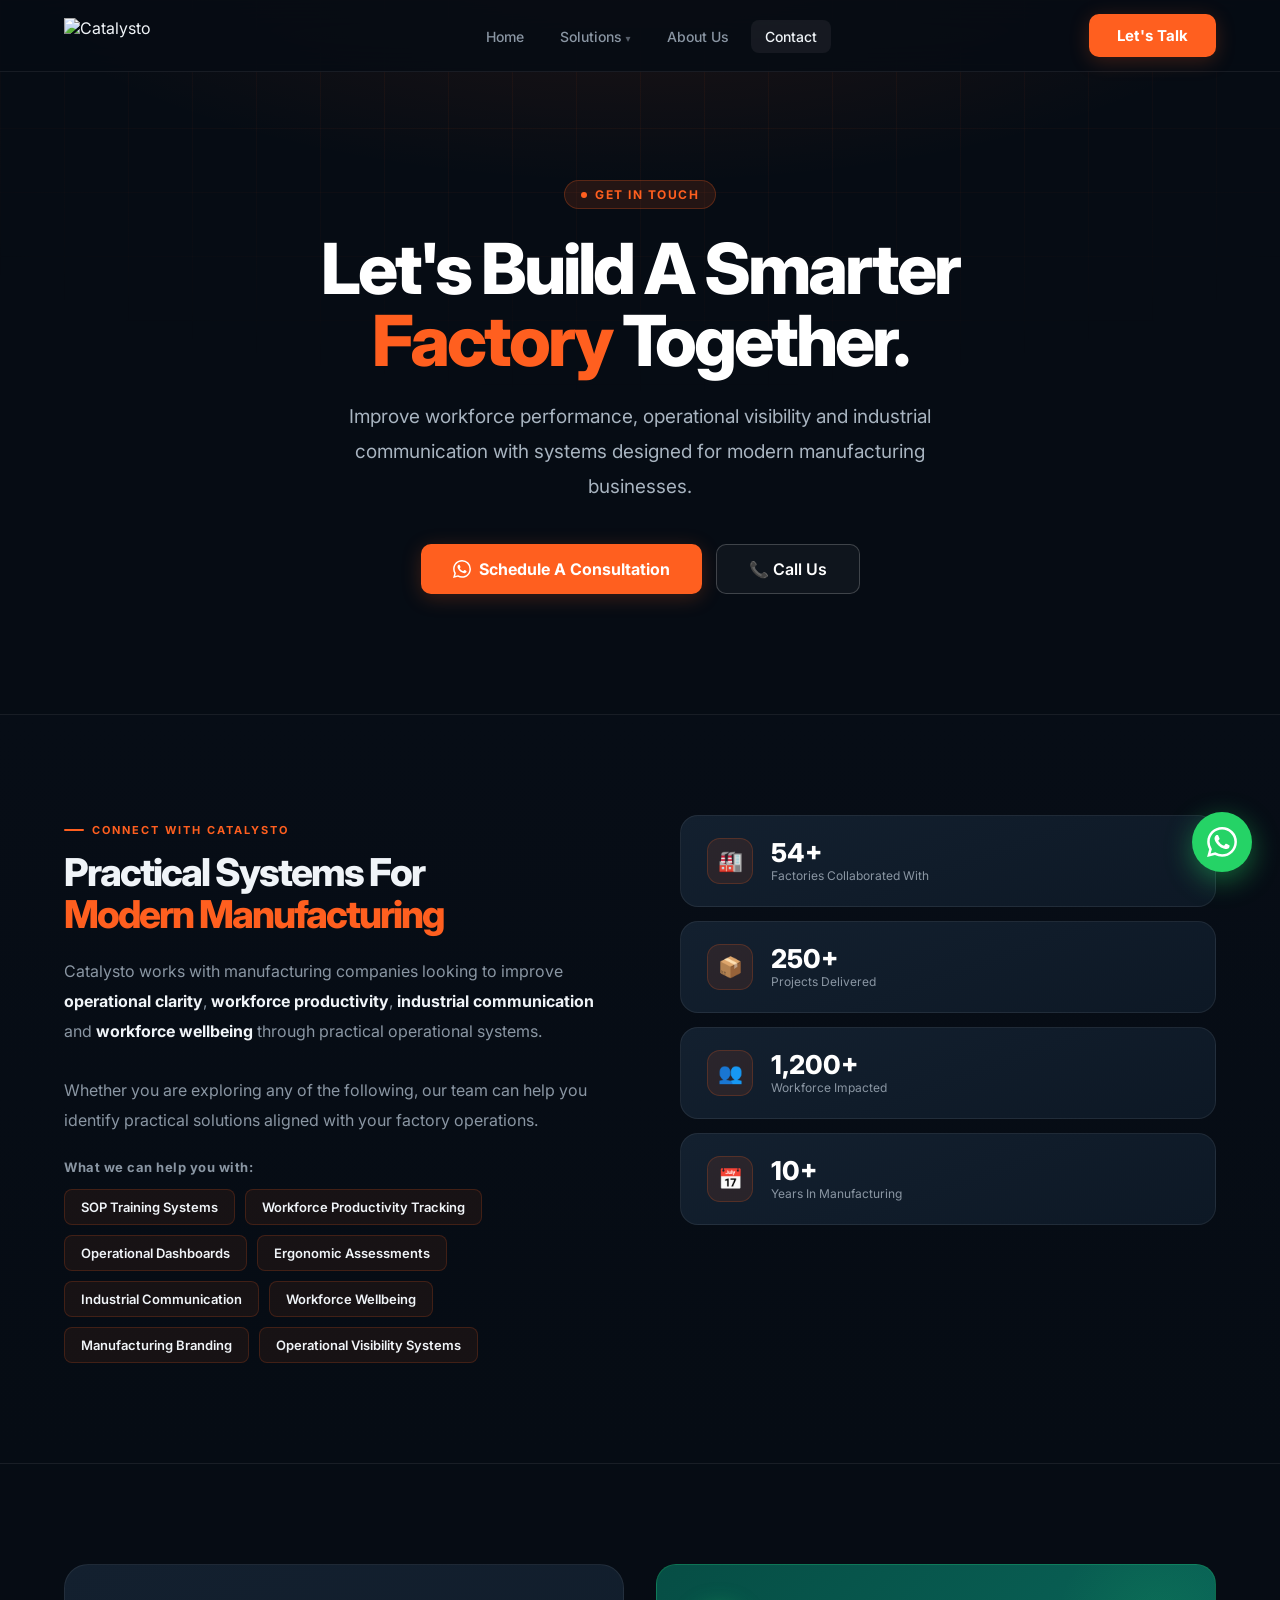
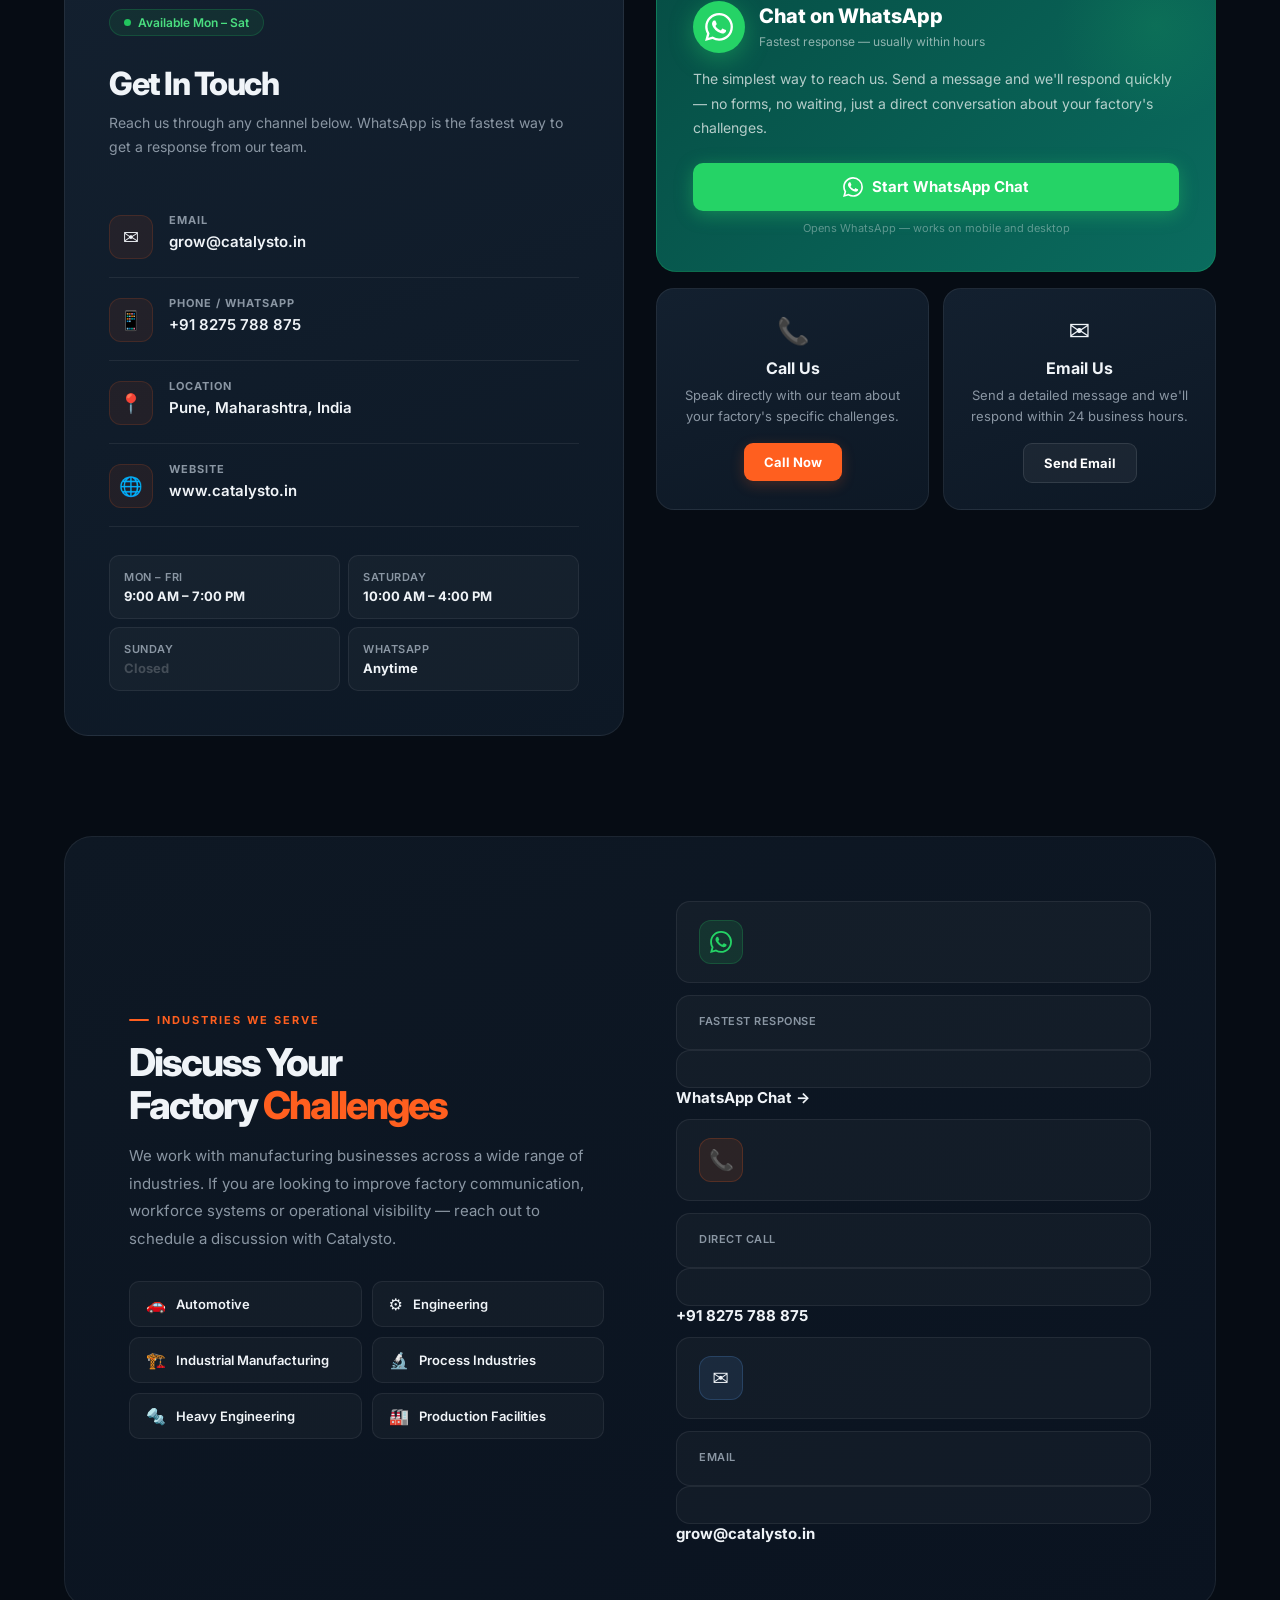
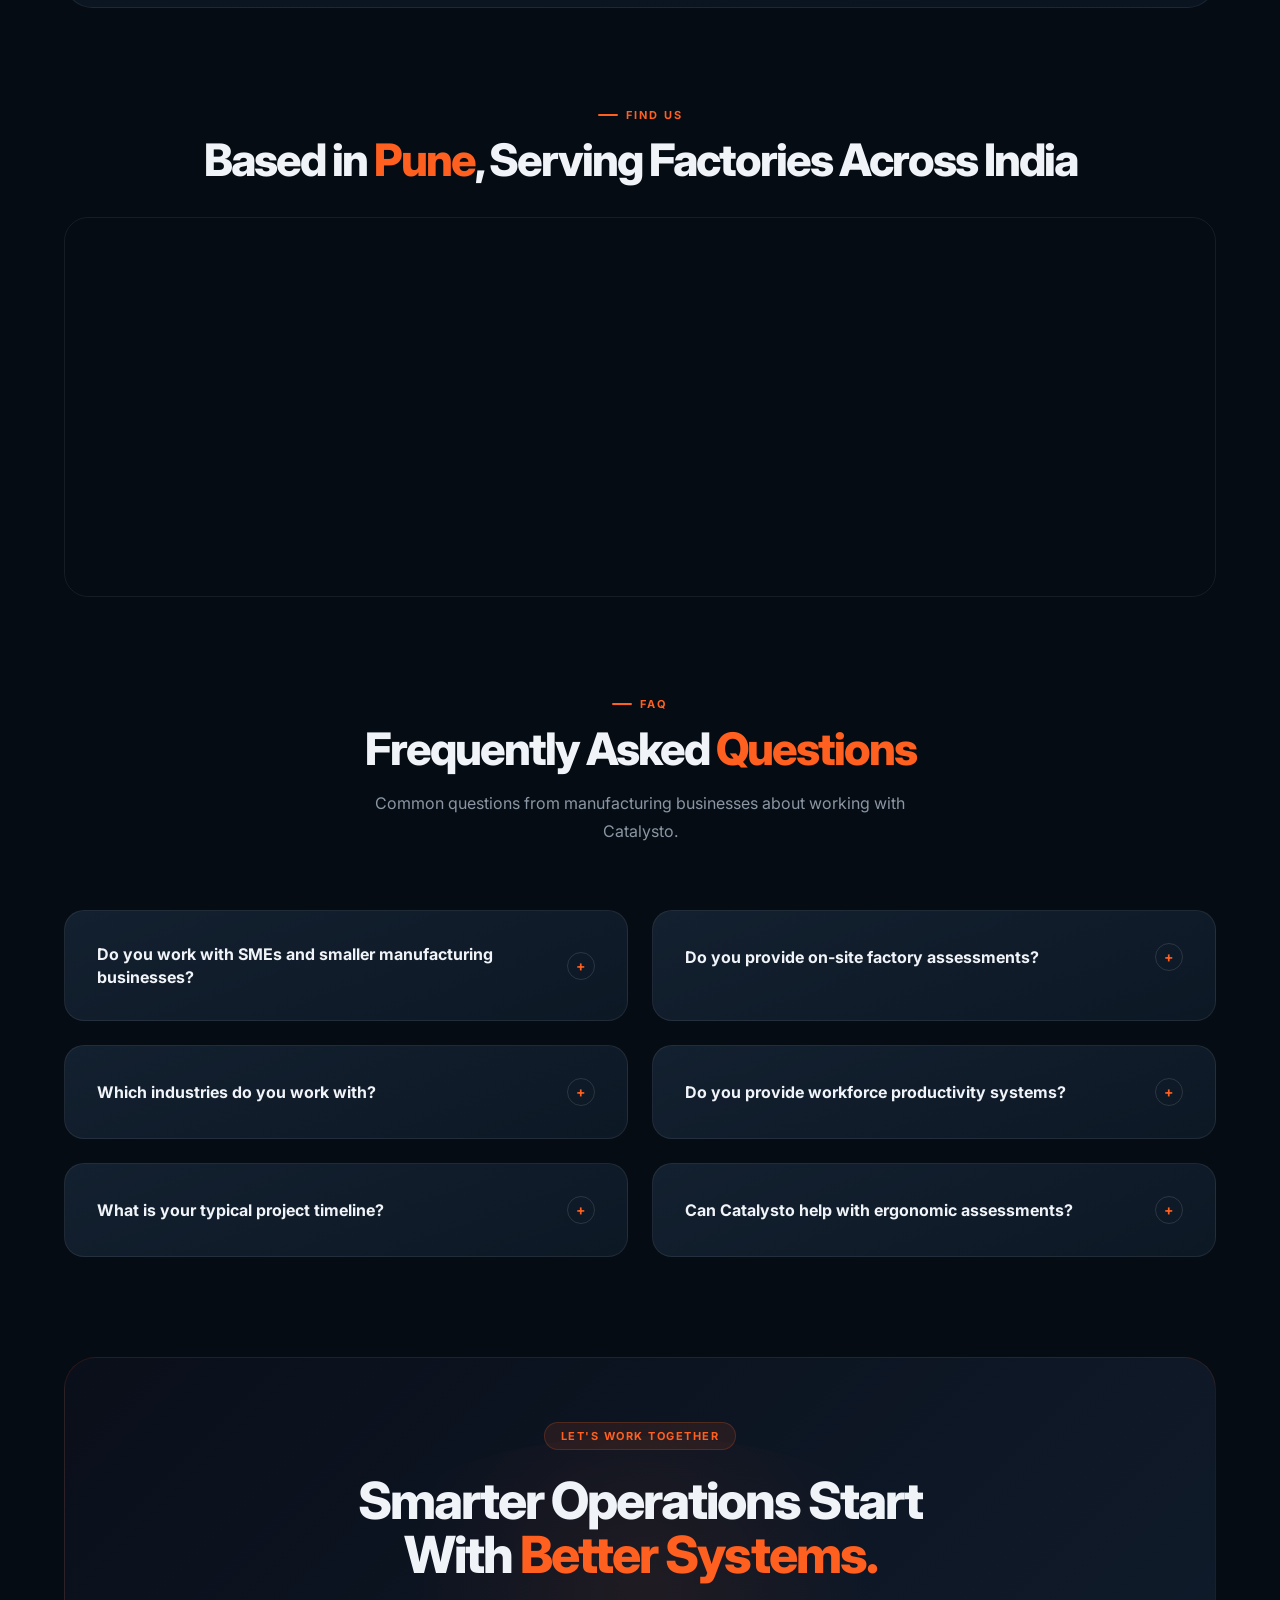
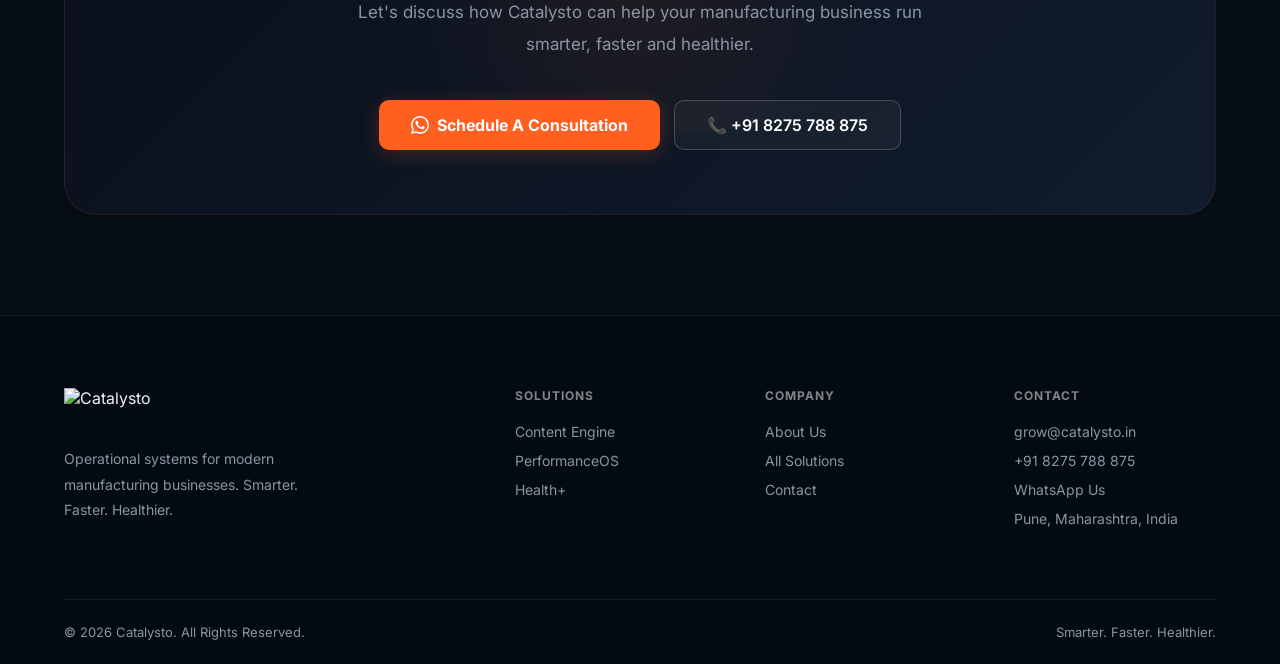
==== commit d20dd9a2: "Add files via upload" ====
--- a/contact.html
+++ b/contact.html
@@ -286,22 +286,20 @@
 .cta-banner p{font-size:17px;color:var(--muted);max-width:580px;margin:0 auto 40px;line-height:1.85;position:relative;z-index:1}
 .cta-banner-btns{display:flex;gap:14px;justify-content:center;flex-wrap:wrap;position:relative;z-index:1}
 
-/* ---- FLOATING WHATSAPP (all pages) ---- */
+/* ---- FLOATING WHATSAPP — smooth box-shadow pulse, no flicker ---- */
 .float-wa{
   position:fixed;bottom:28px;right:28px;z-index:900;
   width:60px;height:60px;border-radius:50%;
   background:#25D366;
   display:flex;align-items:center;justify-content:center;
-  box-shadow:0 8px 32px rgba(37,211,102,0.5);
-  transition:transform 0.25s,box-shadow 0.25s;
-  animation:floatIn 0.6s ease 1s both;
-}
-.float-wa:hover{transform:scale(1.12);box-shadow:0 12px 44px rgba(37,211,102,0.7)}
-.float-wa svg{width:30px;height:30px}
-.float-wa-ring{position:absolute;inset:-5px;border-radius:50%;border:2px solid rgba(37,211,102,0.35);animation:waPulse 2.2s ease-out infinite}
-.float-wa-ring2{position:absolute;inset:-5px;border-radius:50%;border:2px solid rgba(37,211,102,0.2);animation:waPulse 2.2s ease-out 0.7s infinite}
-@keyframes floatIn{from{opacity:0;transform:scale(0.4) translateY(24px)}to{opacity:1;transform:scale(1) translateY(0)}}
-@keyframes waPulse{0%{transform:scale(1);opacity:1}100%{transform:scale(1.65);opacity:0}}
+  animation:floatIn 0.6s ease 1.2s both, waPulse 2.8s ease-in-out 1.8s infinite;
+  will-change:box-shadow,transform;
+}
+.float-wa:hover{animation:none;transform:scale(1.12);box-shadow:0 0 0 8px rgba(37,211,102,0.2),0 8px 32px rgba(37,211,102,0.55)}
+.float-wa svg{width:30px;height:30px;flex-shrink:0;display:block}
+.float-wa-ring,.float-wa-ring2{display:none}
+@keyframes floatIn{0%{opacity:0;transform:scale(0.5) translateY(20px);box-shadow:none}100%{opacity:1;transform:scale(1) translateY(0);box-shadow:0 8px 28px rgba(37,211,102,0.45)}}
+@keyframes waPulse{0%{box-shadow:0 0 0 0 rgba(37,211,102,0.55),0 8px 28px rgba(37,211,102,0.4)}50%{box-shadow:0 0 0 14px rgba(37,211,102,0),0 8px 28px rgba(37,211,102,0.4)}100%{box-shadow:0 0 0 0 rgba(37,211,102,0),0 8px 28px rgba(37,211,102,0.4)}}
 
 /* ---- RESPONSIVE ---- */
 @media(max-width:1100px){
--- a/shared.css
+++ b/shared.css
@@ -245,14 +245,25 @@
   width:60px;height:60px;border-radius:50%;
   background:#25D366;
   display:flex;align-items:center;justify-content:center;
-  box-shadow:0 8px 32px rgba(37,211,102,0.5);
-  transition:transform 0.25s,box-shadow 0.25s;
-  animation:floatIn 0.6s ease 1s both;
-}
-.float-wa:hover{transform:scale(1.12);box-shadow:0 12px 44px rgba(37,211,102,0.7)}
-.float-wa svg{width:30px;height:30px}
-.float-wa-ring{position:absolute;inset:-5px;border-radius:50%;border:2px solid rgba(37,211,102,0.35);animation:waPulse 2.2s ease-out infinite}
-.float-wa-ring2{position:absolute;inset:-5px;border-radius:50%;border:2px solid rgba(37,211,102,0.18);animation:waPulse 2.2s ease-out 0.7s infinite}
-@keyframes floatIn{from{opacity:0;transform:scale(0.4) translateY(24px)}to{opacity:1;transform:scale(1) translateY(0)}}
-@keyframes waPulse{0%{transform:scale(1);opacity:1}100%{transform:scale(1.65);opacity:0}}
+  /* Single smooth box-shadow pulse — no child elements needed, no flicker */
+  animation:floatIn 0.6s ease 1.2s both, waPulse 2.8s ease-in-out 1.8s infinite;
+  will-change:box-shadow,transform;
+}
+.float-wa:hover{
+  animation:none;
+  transform:scale(1.12);
+  box-shadow:0 0 0 8px rgba(37,211,102,0.2), 0 8px 32px rgba(37,211,102,0.55);
+}
+.float-wa svg{width:30px;height:30px;flex-shrink:0;display:block}
+/* Remove ring divs from being necessary — pulse is all box-shadow */
+.float-wa-ring,.float-wa-ring2{display:none}
+@keyframes floatIn{
+  0%{opacity:0;transform:scale(0.5) translateY(20px);box-shadow:none}
+  100%{opacity:1;transform:scale(1) translateY(0);box-shadow:0 8px 28px rgba(37,211,102,0.45)}
+}
+@keyframes waPulse{
+  0%  {box-shadow:0 0 0 0   rgba(37,211,102,0.55), 0 8px 28px rgba(37,211,102,0.4)}
+  50% {box-shadow:0 0 0 14px rgba(37,211,102,0),   0 8px 28px rgba(37,211,102,0.4)}
+  100%{box-shadow:0 0 0 0   rgba(37,211,102,0),    0 8px 28px rgba(37,211,102,0.4)}
+}
 @media(max-width:640px){.float-wa{bottom:18px;right:18px;width:54px;height:54px}}
